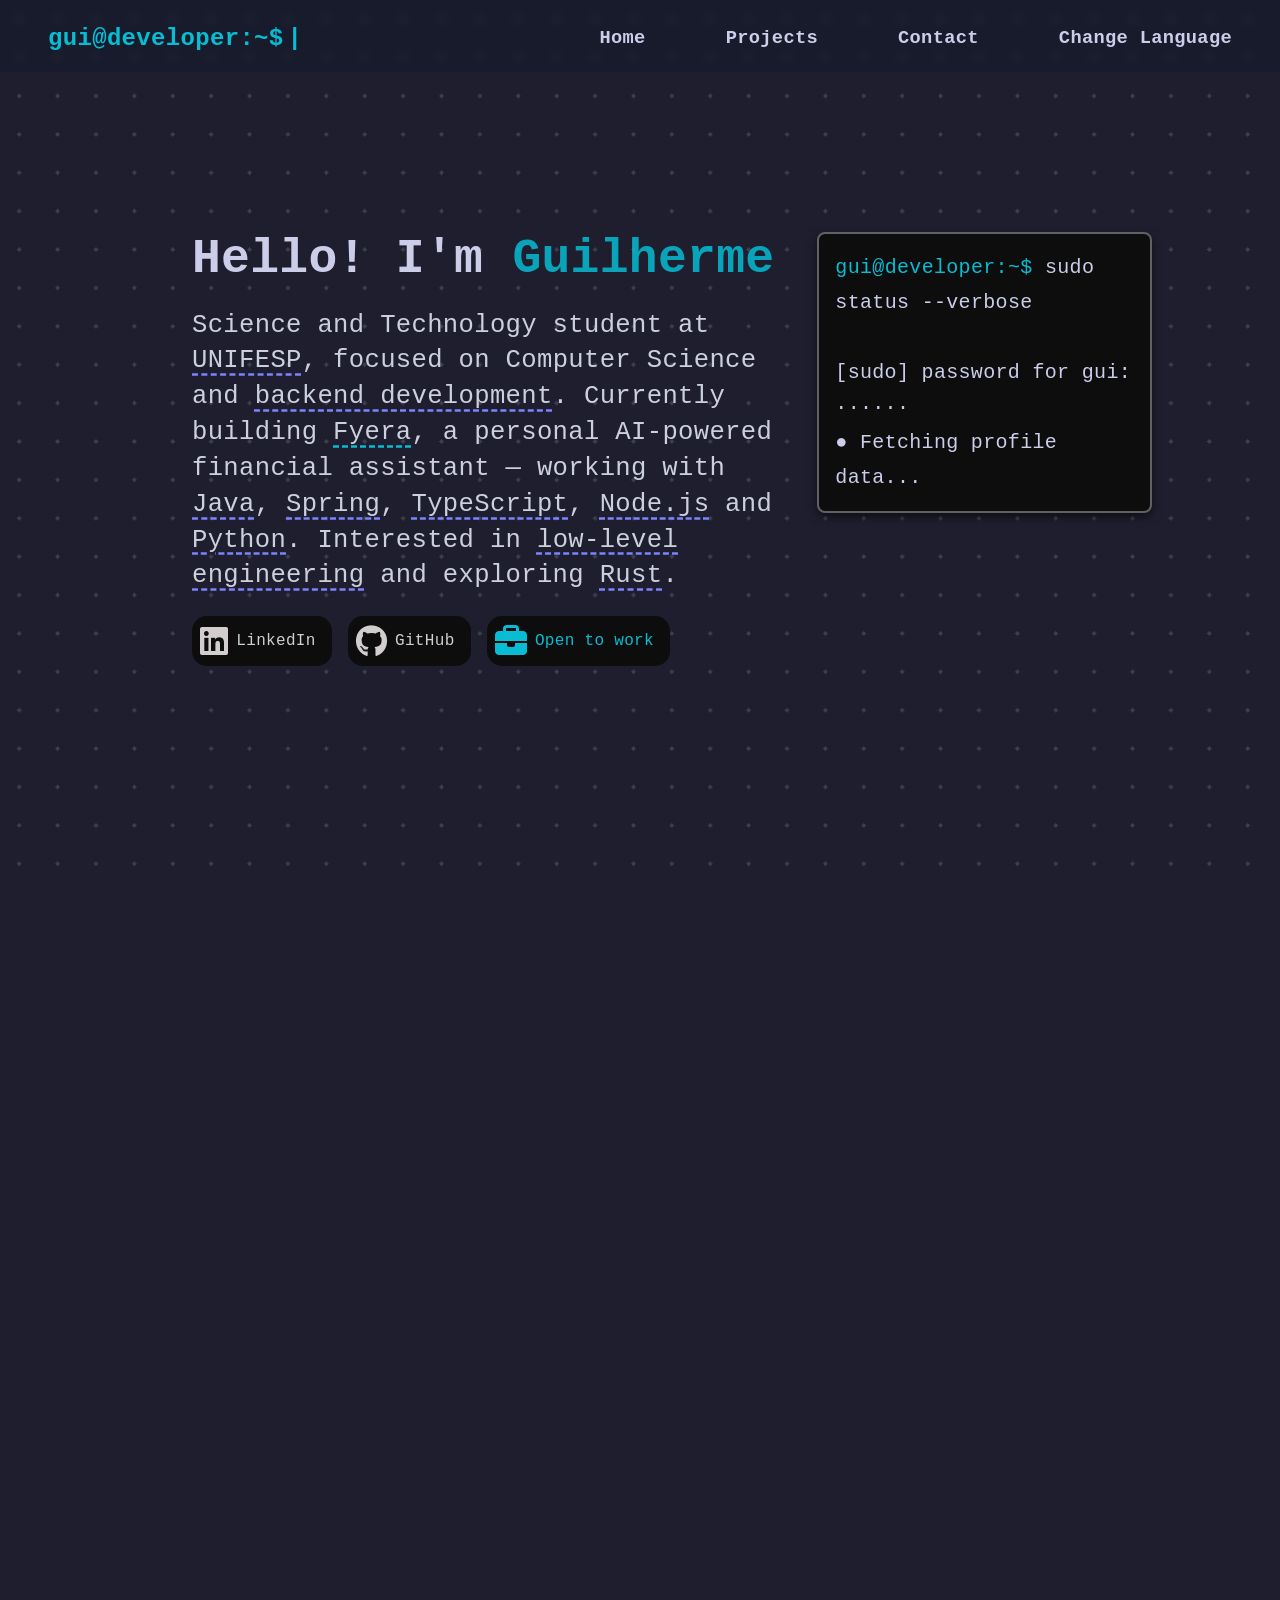
==== index.html @ 74366dea "feat(style): Changed main colors and improved UI" ====
<!DOCTYPE html>
<html lang="en">
    <head>
        <meta charset="UTF-8">
        <meta name="viewport" content="width=device-width, initial-scale=1.0">
        <title>Guilherme Marques</title>
        <link rel="stylesheet" href="styles/style.css">
        <script type="module" src="scripts/i18n.js" defer></script>
        <script src="scripts/terminal.js"></script>
        <script src="scripts/script.js" defer></script>
        <link rel="stylesheet" href="https://cdnjs.cloudflare.com/ajax/libs/font-awesome/6.7.2/css/all.min.css">
    </head>
    <body>
        <header class="header">
            <h2><span class="header__terminal-logo animated-text">gui@developer:~$</span></h2>
            <nav class="header__nav">
                <a href="#hero"><h3 class="header__nav-home">Home</h3></a>
                <a href="#projects"><h3 class="header__nav-projects">Projects</h3></a>
                <h3 class="header__nav-contact">Contact</h3>
                <h3 class="header__nav-change-language">Change Language</h3>
            </nav>
        </header>

        <div class="dots-bg"></div>

        <section id="hero" class="hero">
            <div class="hero__info-container">
                <h1 class="hero__info-container__title">
                    <span class="hero__title-text">Hello! I'm </span>
                    <span class="hero__name">Guilherme</span>
                </h1>
                <h2 class="hero__info-container__subtitle">
                    Science and Technology student at <span>UNIFESP</span> specializing in Computer Science and <span>backend developer</span> 
                    dedicated to <span>high-performance systems</span> and <span>low-level engineering</span>. 
                    Driven by a lifelong curiosity to understand how things work <span>under the hood</span>, 
                    I build efficient, <span>scalable backend architectures</span> from the inside out.
                </h2>
                <div class="hero__info-container__socials">
                    <a href="https://www.linkedin.com/in/gui-r-marques/" target="_blank">
                        <i class="fa-brands fa-linkedin linkedin-icon"></i><p>LinkedIn</p>
                    </a>
                    <a href="https://github.com/Sol-Gui" target="_blank">
                        <i class="fa-brands fa-github github-icon"></i><p>GitHub</p>
                    </a>
                    <a href="#contact-me" class="open-to-work">
                        <i class="fa-solid fa-briefcase"></i><p>Open to work</p>
                    </a>
                </div>
            </div>
            <div class="hero__terminal">
                <terminal-window id="term">
                    <div class="hero__info-card" id="terminal-info-card" style="display: none;">

                         <div class="hero__info-card-profile">
                            <img src="https://avatars.githubusercontent.com/u/177280156?s=400&u=4252e8dae775fe27f349f5d77b13835507336bc9&v=4" class="hero__info-card-avatar">
                                
                         </img>

                            <div class="hero__info-card-identity">
                                <h3 class="hero__info-card-name">
                                    Guilherme Marques
                                </h3>

                                <p class="hero__info-card-role">
                                    Science and Technology @ UNIFESP
                                </p>
                            </div>
                        </div>

                        <div class="hero__info-card-details">

                            <div class="hero__info-card-detail">
                                <i class="fa-solid fa-code"></i>
                                <span>Backend Engineering</span>
                            </div>

                            <div class="hero__info-card-detail">
                                <i class="fa-solid fa-microchip"></i>
                                <span>Low-level Systems</span>
                            </div>

                            <div class="hero__info-card-detail">
                                <i class="fa-solid fa-calendar"></i>
                                <span>2026 — 2028</span>
                            </div>

                        </div>

                        <div class="hero__info-card-stats">

                            <div class="hero__info-card-stat">
                                <span>Elapsed</span>
                                <h4>5 Months 13 Days</h4>
                            </div>

                            <div class="hero__info-card-stat">
                                <span>Remaining</span>
                                <h4>30 Months 17 Days</h4>
                            </div>

                        </div>

                        <p class="hero__info-card-update">
                            Last update: June 23, 2026
                        </p>

                    </div>
                </terminal-window>
                </div>
            </div>
        </section>
        <script defer>
            async function runTerminal() {
                const term = document.getElementById('term').api;

                await term.type('gui@developer:~$ ',      { cls: 'prompt' });
                await term.type('sudo status --verbose', { cls: 'cmd', speed: 55 });
                await term.newline();
                await term.print('[sudo] password for gui: ······', { cls: 'cyan',  delay: 300 });
                await term.print('● Fetching profile data...',        { cls: 'cmd',   delay: 400 });
                await term.print('✔ Connection established',          { cls: 'ok',    delay: 100 });
                await term.print('✔ Status: CS STUDENT @ UNIFESP',   { cls: 'ok',    delay: 100 });
                await term.print('✔ Focus: Backend & Low-level',     { cls: 'ok',    delay: 100 });

                await term.reveal('#terminal-info-card', 300);
            }
            document.addEventListener('DOMContentLoaded', async () => {
                runTerminal();
            });
        </script>
    </body>
</html>
---- styles/style.css ----
html {
  scroll-behavior: smooth;
}


:root {
    --default-background-color: #1e1e2e;
    --default-text-color1: #CBCDE9;
    --default-text-color2: #cccfdc;
    --header-background-color: rgba(15, 23, 42, 0.3);
    --default-text-highlight-color1: #08bcd3;
    --default-text-highlight-color2: #7c83ff;
    --default-highlight-background-color: #0d0d0d;
    --default-icons-color: rgb(210, 206, 206);
}

    
body {
    height: 1000vh;
    width: 100vw;
    color: var(--default-text-color1);
    font-family: 'IBM Plex Mono', monospace;
    background-color: var(--default-background-color);
    letter-spacing: 0.02em;
    margin: 0;
    padding: 0;
    visibility: hidden;
}


a {
    all: unset;
    cursor: pointer;
}

.dots-bg {
    position: fixed;
    top: 0;
    left: 0;
    width: 100vw;
    height: 100vh;
    background-image: radial-gradient(circle, #868994 2px, transparent 2px);
    background-size: 3vw 3vw;
    opacity: 0.3;
    z-index: -1;
}


.header {
    display: flex;
    flex-direction: row;
    justify-content: space-between;
    align-items: center;
    padding: 0.3rem 3rem 0.05rem 3rem;
    background-color: var(--header-background-color);
    font-size: 1rem;
    backdrop-filter: blur(5px);
    z-index: 1000;
    top: 0;
    position: sticky;
}


.header__terminal-logo {
    justify-content: center;
    align-items: center;
    color: var(--default-text-highlight-color1);
    font-weight: 600;
}


.header__terminal-logo::after {
    content: '|';
    margin-left: 0.25rem;
    animation: blink 1.5s step-start infinite;
}


.header__nav {
    display: flex;
    gap: 5rem;
}


.header__nav h3:hover{
    color: var(--default-text-highlight-color2);
    cursor: pointer;
    transition: color 0.5s ease, transform 0.2s ease, opacity 0.3s ease;
}


.hero {
    display: flex;
    width: 100%;
    box-sizing:border-box;
    align-items: flex-start;
    padding: 0 clamp(5rem, 10vw, 10em) 0 clamp(5rem, 15vw, 15rem);
    padding-top: 10rem;
    gap: 5vw;
}


.hero__info-container {
    top: 0;
    display: column;
    justify-content: flex-start;
    height: auto;
}


.hero__info-container__title {
    justify-content: flex-start;
    padding: 0;
    margin: 0;
    font-size: 3rem;
    max-width: clamp(1.5rem, 50vw, 50ch);
}


.hero__name {
    color: var(--default-text-highlight-color1);
    opacity: 0.85;
}


.hero__info-container__subtitle {
    line-height: 1.4;
    font-size: 1.6rem;
    font-weight: 500;
    color: var(--default-text-color2);
    max-width: clamp(1.5rem, 60vw, 60ch);
}


.hero__info-container__subtitle span {
    text-decoration-line: underline;
    text-decoration-style: dashed;
    text-decoration-color: var(--default-text-highlight-color2);
    text-underline-offset: 0.4rem;
    transition: all 0.2s ease;
}

.hero__info-container__subtitle span:hover {
    background-color: var(--default-text-highlight-color2);
    color: #14161c;
}

.hero__info-container__subtitle #fyera-link {
    text-decoration-color: var(--default-text-highlight-color1);
}

.hero__info-container__subtitle #fyera-link:hover {
    background-color: var(--default-text-highlight-color1);
}

.hero__info-container__socials {
    width: auto;
    height: auto;
    display: flex;
    flex-direction: row;
    gap: 1rem;
}

.hero__info-container__socials a:hover p,
.hero__info-container__socials a:hover i {
    color: var(--default-text-highlight-color2);
    cursor: pointer;
    transition: color 0.5s ease, transform 0.2s ease, opacity 0.3s ease;
}


.hero__info-container__socials a {
    width: auto;
    height: auto;
    padding-right: 1rem;
    display: flex;
    justify-content: flex-start;
    align-items: center;
    background-color: #0d0d0d;
    border-radius: 15px;
}


.hero__info-container__socials p {
    color: var(--default-icons-color);
    font-size: 1rem;
    margin-left: 0.5rem;
}


.hero__info-container__socials i {
    margin-left: 0.5rem;
    display: flex;
    justify-content: center;
    align-items: center;
    color: var(--default-icons-color);
    font-size: 2rem;
}

.open-to-work i,
.open-to-work p {
    color: var(--default-text-highlight-color1);
}

.hero__terminal {
    display: flex;
    flex-direction: column;
    width: 30vw;
    align-items: flex-end;
    justify-content: flex-end;
}


.hero__info-card {
    padding: 10;
}


@keyframes blink {
  0%, 100% { opacity: 1; }
  50% { opacity: 0; }
}


@media screen and (max-width: 480px) {
    .header {
        padding: 0.25rem 3rem 0.05rem 1.5rem;
    }
    .hero__info-container__title {
        font-size: clamp(3rem, 6rem, 8vw);
    }

    hero__info-container__subtitle {
        font-size: 1.4rem;
        max-width: clamp(2rem, 90vw, 90ch);
    }
}


@media screen and (max-width: 300px) {
    .hero__info-container__title {
        font-size: 1.75rem
    }

    hero__info-container__subtitle {
        font-size: 1.5rem;
    }
}

/* ── Terminal component ─────────────────────────────────────────────────────── */


terminal-window {
    display: block;
    background: var(--default-highlight-background-color);
    border: 2px solid #5f6163;
    box-shadow: 0px 4px 10px rgba(0, 0, 0, 0.5);
    border-radius: 8px;
    padding: 1rem;
    font-family: 'JetBrains Mono', 'Fira Code', 'Cascadia Code', 'Courier New', monospace;
    font-size: 1.25rem;
    line-height: 1.75;
    color: var(--default-text-color);
    width: 100%;
}

.hero__info-card {
    position: absolute;
    display: flex;
    justify-content: center;
    align-items: center;

    background-color: var(--default-highlight-background-color);
    border-radius: 8px;
    border: 2px solid #5f6163;
    padding: 1rem;

    width: calc(30vw + 2rem);
    height: auto;

    animation: slideInFromRight 0.7s ease-out forwards;
}

@keyframes slideInFromRight {
    from {
        transform: translateX(15%) translateY(-1.5rem);
    }

    to {
        transform: translateX(-2rem) translateY(-1.5rem);
    }
}


.tw-line {
    display: block;
    min-height: 1.75em;
}


.tw-line .prompt { color: var(--default-text-highlight-color1); }
.tw-line .cmd    { color: var(--default-text-color); }
.tw-line .ok     { color: var(--default-text-highlight-color2) }
.tw-cursor {
    display: inline-block;
    width: 8px;
    height: 1em;
    background: var(--default-text-color);
    vertical-align: -0.15em;
    margin-left: 1px;
    animation: blink 0.5s step-end infinite;
}

.hero__info-card-profile {

    display: flex;
    flex-direction: row;

    gap: 1rem;
}

.hero__info-card-avatar {

    width: 5rem;
    height: 5rem;

    border-radius: 50%;

    display: flex;
    justify-content: center;
    align-items: center;
}

.hero__info-card-name {

    margin: 0;

    font-size: 1.5rem;

    color: var(--default-text-color1);
}

.hero__info-card-role {

    margin-top: 0;

    color: var(--default-text-color2);

    opacity: .8;
}

.hero__info-card-details {

    display: flex;
    flex-direction: column;

    gap: 1rem;
}

.hero__info-card-detail {

    display: flex;
    align-items: center;
    justify-content: start;

    gap: 1.25rem;
    padding: 0;
    width: auto;
    height: auto;

    color: var(--default-text-color2);
}

.hero__info-card-detail i {

    margin-left: 0.5rem;
    display: flex;
    justify-content: center;
    align-items: center;

    width: 1.25rem;
    height: 1.25rem;

    color: var(--default-text-highlight-color1);
}

.hero__info-card-stats {

    display: grid;

    grid-template-columns: 1fr 1fr;

    gap: 1rem;
}

.hero__info-card-stat {

    padding: 1rem;

    border-radius: 18px;

    background: rgba(255,255,255,.03);

    border: 1px solid rgba(255,255,255,.05);
}

.hero__info-card-stat span {

    display: block;

    margin-bottom: .5rem;

    font-size: .75rem;

    color: var(--default-text-color2);

    opacity: .7;
}

.hero__info-card-stat h4 {

    margin: 0;

    font-size: 1.25rem;

    color: var(--default-text-highlight-color1);
}
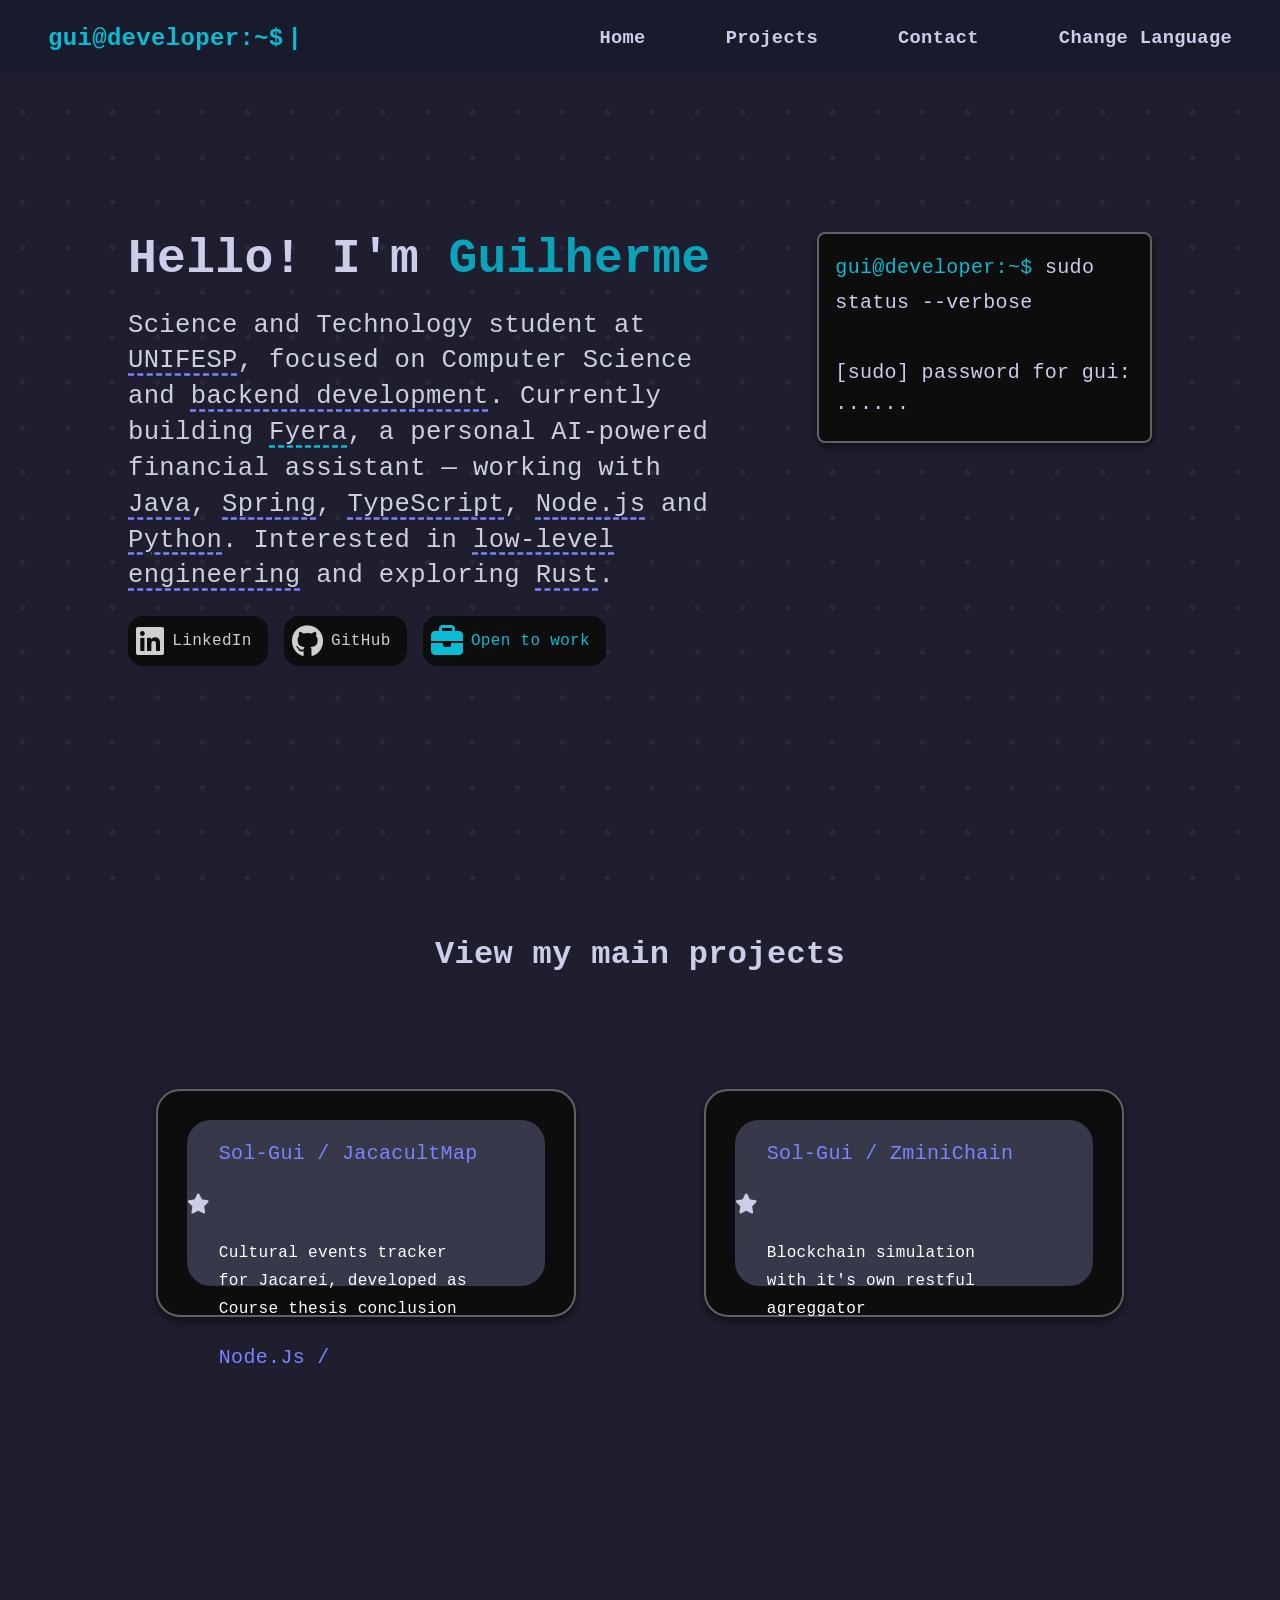
==== commit f64961f3: "section(projects): Started projects structure" ====
--- a/index.html
+++ b/index.html
@@ -109,6 +109,24 @@
                 </div>
             </div>
         </section>
+        <section id="projects" class="projects">
+            <h1>View my main projects</h1>
+            <div class="projects-container">
+                <terminal-window class="projects-terminal">
+                    <div class="projects-interface">
+                        <h2>Sol-Gui / JacacultMap</h2> <i class="fa-solid fa-star"></i>
+                        <h3>Cultural events tracker for Jacareí, developed as Course thesis conclusion</h3>
+                        <h2>Node.Js / </h2>
+                    </div>
+                </terminal-window>
+                <terminal-window class="projects-terminal">
+                    <div class="projects-interface">
+                        <h2>Sol-Gui / ZminiChain </h2> <i class="fa-solid fa-star"></i>
+                        <h3>Blockchain simulation with it's own restful agreggator</h3>
+                    </div>
+                </terminal-window>
+            </div>
+        </section>
         <script defer>
             async function runTerminal() {
                 const term = document.getElementById('term').api;
@@ -128,5 +146,6 @@
                 runTerminal();
             });
         </script>
+
     </body>
 </html>
--- a/styles/style.css
+++ b/styles/style.css
@@ -39,9 +39,9 @@
     left: 0;
     width: 100vw;
     height: 100vh;
-    background-image: radial-gradient(circle, #868994 2px, transparent 2px);
-    background-size: 3vw 3vw;
-    opacity: 0.3;
+    background-image: radial-gradient(circle, #6b6d75 0.15rem, transparent 1px);
+    background-size: 5vh 5vh;
+    opacity: 0.15;
     z-index: -1;
 }
 
@@ -94,9 +94,9 @@
     width: 100%;
     box-sizing:border-box;
     align-items: flex-start;
-    padding: 0 clamp(5rem, 10vw, 10em) 0 clamp(5rem, 15vw, 15rem);
+    padding: 0 clamp(5rem, 10vw, 10em) 0 clamp(5rem, 10vw, 15rem);
     padding-top: 10rem;
-    gap: 5vw;
+    gap: 10vw;
 }
 
 
@@ -424,4 +424,58 @@
     font-size: 1.25rem;
 
     color: var(--default-text-highlight-color1);
+}
+
+.projects {
+    display: flex;
+    align-items: center;
+    justify-self: center;
+    flex-direction: column;
+    margin-top: 10vh;
+}
+
+.projects h1 {
+    margin-top: 20vh;
+    font-size: 2rem;
+}
+
+.projects-container {
+    display: grid;
+    grid-template-columns: repeat(2, 1fr);
+    padding: 0 10vw 0 10vw;
+    gap: 10vw;
+}
+
+
+.projects-terminal {
+    display: flex;
+    justify-content: center;
+    align-items: center;
+    margin-top: 10vh;
+    width: 30vw;
+    height: 15vw;
+    border-radius: 1.5rem;
+}
+
+
+.projects-interface {
+    background-color: #37394b;
+    border-radius: 1.5rem;
+    width: 28vw;
+    height: 13vw;
+}
+
+.projects-interface h2 {
+    margin-left: 2rem;
+    font-size: 1.25rem;
+    font-weight: 400;
+    color: var(--default-text-highlight-color2);
+}
+
+.projects-interface h3 {
+    margin-left: 2rem;
+    font-size: 1rem;
+    max-width: 70%;
+    font-weight: 400;
+    color: #FFFFFF;
 }
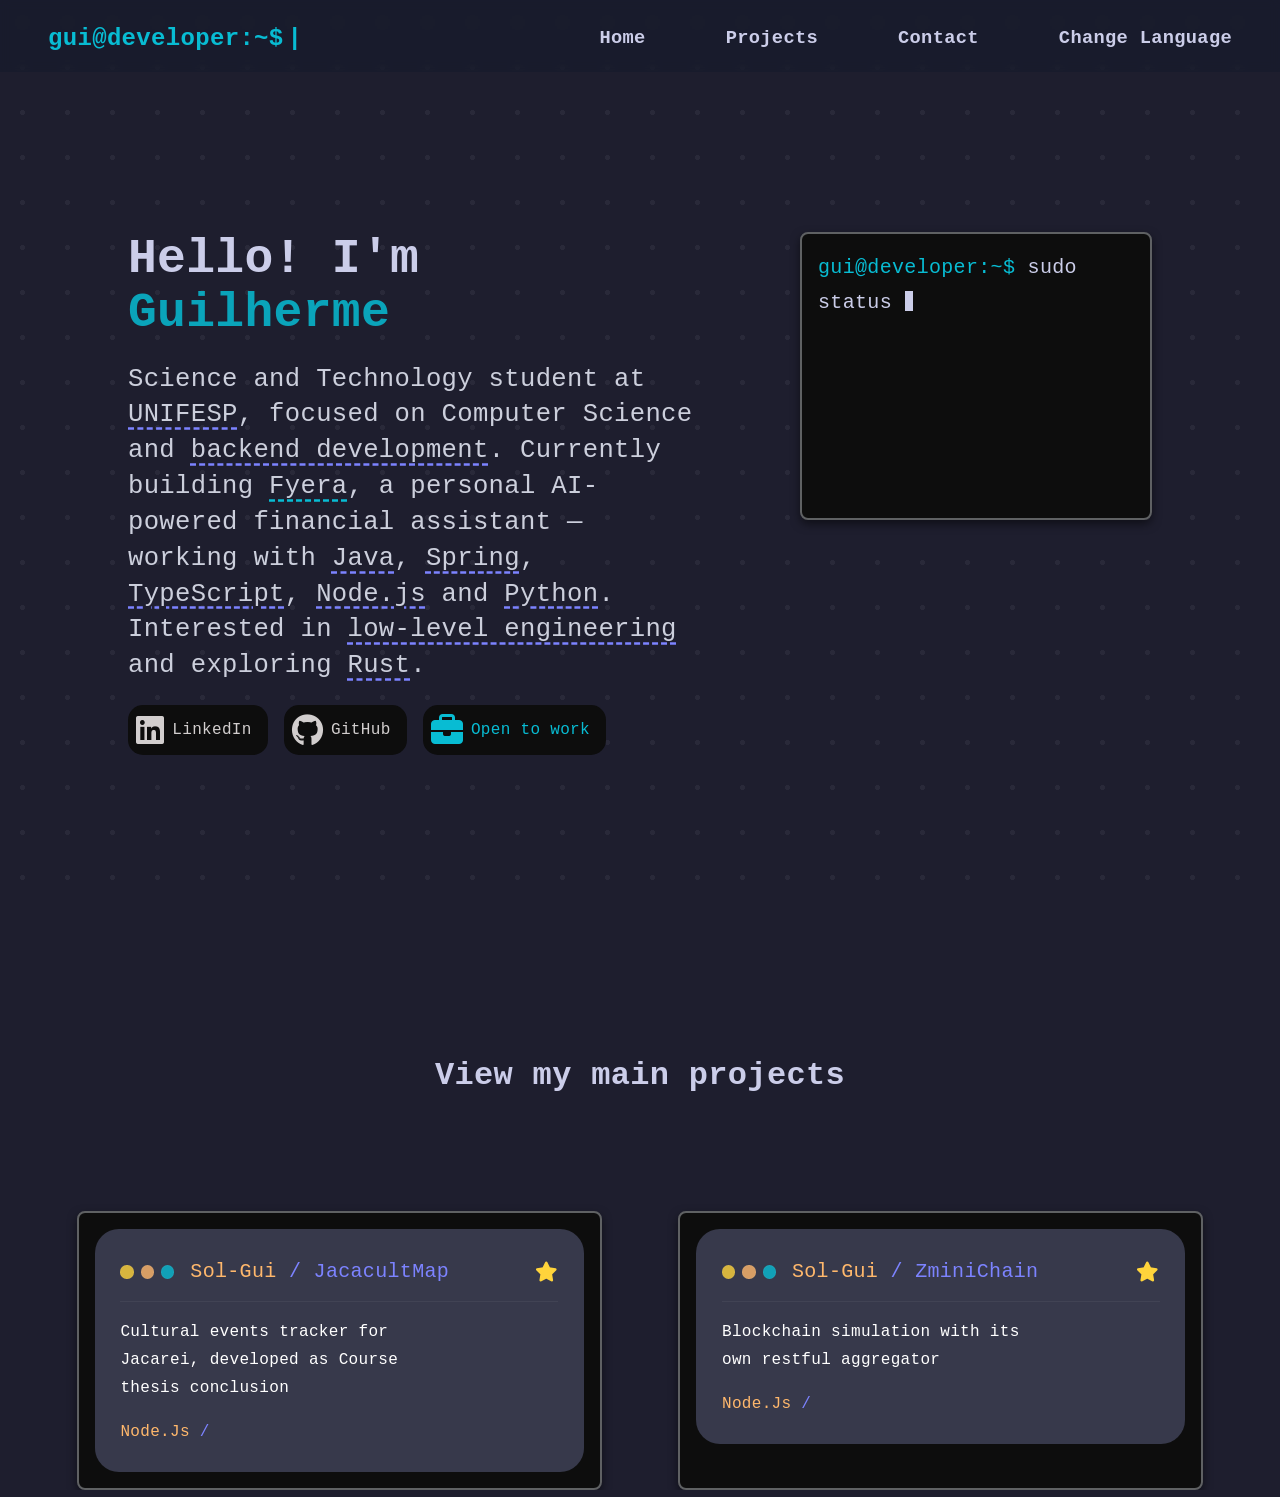
==== commit 56ad4995: "feat(responsivity): Fixed responsivity, styles and html BEM naming pattern" ====
--- a/index.html
+++ b/index.html
@@ -13,6 +13,9 @@
     <body>
         <header class="header">
             <h2><span class="header__terminal-logo animated-text">gui@developer:~$</span></h2>
+            <button class="header__nav-toggle" type="button" aria-label="Open navigation" aria-expanded="false">
+                <i class="fa-solid fa-bars"></i>
+            </button>
             <nav class="header__nav">
                 <a href="#hero"><h3 class="header__nav-home">Home</h3></a>
                 <a href="#projects"><h3 class="header__nav-projects">Projects</h3></a>
@@ -26,15 +29,10 @@
         <section id="hero" class="hero">
             <div class="hero__info-container">
                 <h1 class="hero__info-container__title">
-                    <span class="hero__title-text">Hello! I'm </span>
-                    <span class="hero__name">Guilherme</span>
+                    <span class="hero__title-text"></span>
+                    <span class="hero__name"></span>
                 </h1>
-                <h2 class="hero__info-container__subtitle">
-                    Science and Technology student at <span>UNIFESP</span> specializing in Computer Science and <span>backend developer</span> 
-                    dedicated to <span>high-performance systems</span> and <span>low-level engineering</span>. 
-                    Driven by a lifelong curiosity to understand how things work <span>under the hood</span>, 
-                    I build efficient, <span>scalable backend architectures</span> from the inside out.
-                </h2>
+                <h2 class="hero__info-container__subtitle"></h2>
                 <div class="hero__info-container__socials">
                     <a href="https://www.linkedin.com/in/gui-r-marques/" target="_blank">
                         <i class="fa-brands fa-linkedin linkedin-icon"></i><p>LinkedIn</p>
@@ -43,7 +41,7 @@
                         <i class="fa-brands fa-github github-icon"></i><p>GitHub</p>
                     </a>
                     <a href="#contact-me" class="open-to-work">
-                        <i class="fa-solid fa-briefcase"></i><p>Open to work</p>
+                        <i class="fa-solid fa-briefcase"></i><p class="hero__social-open-to-work"></p>
                     </a>
                 </div>
             </div>
@@ -52,17 +50,13 @@
                     <div class="hero__info-card" id="terminal-info-card" style="display: none;">
 
                          <div class="hero__info-card-profile">
-                            <img src="https://avatars.githubusercontent.com/u/177280156?s=400&u=4252e8dae775fe27f349f5d77b13835507336bc9&v=4" class="hero__info-card-avatar">
-                                
-                         </img>
+                            <img src="https://avatars.githubusercontent.com/u/177280156?s=400&u=4252e8dae775fe27f349f5d77b13835507336bc9&v=4" class="hero__info-card-avatar" alt="Guilherme Marques">
 
                             <div class="hero__info-card-identity">
                                 <h3 class="hero__info-card-name">
-                                    Guilherme Marques
                                 </h3>
 
                                 <p class="hero__info-card-role">
-                                    Science and Technology @ UNIFESP
                                 </p>
                             </div>
                         </div>
@@ -71,17 +65,17 @@
 
                             <div class="hero__info-card-detail">
                                 <i class="fa-solid fa-code"></i>
-                                <span>Backend Engineering</span>
+                                <span class="hero__info-card-detail-backend"></span>
                             </div>
 
                             <div class="hero__info-card-detail">
                                 <i class="fa-solid fa-microchip"></i>
-                                <span>Low-level Systems</span>
+                                <span class="hero__info-card-detail-systems"></span>
                             </div>
 
                             <div class="hero__info-card-detail">
                                 <i class="fa-solid fa-calendar"></i>
-                                <span>2026 — 2028</span>
+                                <span class="hero__info-card-detail-period"></span>
                             </div>
 
                         </div>
@@ -89,40 +83,55 @@
                         <div class="hero__info-card-stats">
 
                             <div class="hero__info-card-stat">
-                                <span>Elapsed</span>
-                                <h4>5 Months 13 Days</h4>
+                                <span class="hero__info-card-stat-elapsed-label"></span>
+                                <h4 class="hero__info-card-stat-elapsed-value"></h4>
                             </div>
 
                             <div class="hero__info-card-stat">
-                                <span>Remaining</span>
-                                <h4>30 Months 17 Days</h4>
+                                <span class="hero__info-card-stat-remaining-label"></span>
+                                <h4 class="hero__info-card-stat-remaining-value"></h4>
                             </div>
 
                         </div>
 
                         <p class="hero__info-card-update">
-                            Last update: June 23, 2026
                         </p>
 
                     </div>
                 </terminal-window>
-                </div>
             </div>
         </section>
         <section id="projects" class="projects">
-            <h1>View my main projects</h1>
+            <h1 class="projects__title"></h1>
             <div class="projects-container">
                 <terminal-window class="projects-terminal">
                     <div class="projects-interface">
-                        <h2>Sol-Gui / JacacultMap</h2> <i class="fa-solid fa-star"></i>
-                        <h3>Cultural events tracker for Jacareí, developed as Course thesis conclusion</h3>
-                        <h2>Node.Js / </h2>
+                        <div class="projects-interface__header">
+                            <div class="projects-interface__window-icons" aria-hidden="true">
+                                <span></span>
+                                <span></span>
+                                <span></span>
+                            </div>
+                            <h2 class="projects-interface__title-jacacultmap"></h2>
+                            <i class="fa-solid fa-star" aria-hidden="true"></i>
+                        </div>
+                        <h3 class="projects-interface__description-jacacultmap"></h3>
+                        <p class="projects-interface__stack projects-interface__stack-jacacultmap"></p>
                     </div>
                 </terminal-window>
                 <terminal-window class="projects-terminal">
                     <div class="projects-interface">
-                        <h2>Sol-Gui / ZminiChain </h2> <i class="fa-solid fa-star"></i>
-                        <h3>Blockchain simulation with it's own restful agreggator</h3>
+                        <div class="projects-interface__header">
+                            <div class="projects-interface__window-icons" aria-hidden="true">
+                                <span></span>
+                                <span></span>
+                                <span></span>
+                            </div>
+                            <h2 class="projects-interface__title-zminichain"></h2>
+                            <i class="fa-solid fa-star" aria-hidden="true"></i>
+                        </div>
+                        <h3 class="projects-interface__description-zminichain"></h3>
+                        <p class="projects-interface__stack projects-interface__stack-zminichain"></p>
                     </div>
                 </terminal-window>
             </div>
@@ -148,4 +157,4 @@
         </script>
 
     </body>
-</html>+</html>
--- a/styles/style.css
+++ b/styles/style.css
@@ -12,12 +12,26 @@
     --default-text-highlight-color2: #7c83ff;
     --default-highlight-background-color: #0d0d0d;
     --default-icons-color: rgb(210, 206, 206);
+    --default-terminal-border-color: #5f6163;
+    --default-subtle-surface-color: rgba(255,255,255,.03);
+    --default-subtle-border-color: rgba(255,255,255,.05);
+    --project-interface-background-color: #37394b;
+    --project-interface-text-color: #FFFFFF;
+    --project-star-color: #ffd43b;
+    --project-accent-orange-color: #ffb86c;
+    --font-size-sm: 0.75rem;
+    --font-size-md: 1rem;
+    --font-size-lg: 1.25rem;
+    --font-size-2xl: 1.6rem;
+    --font-size-3xl: 2rem;
+    --font-size-4xl: 3rem;
 }
 
     
 body {
-    height: 1000vh;
-    width: 100vw;
+    min-height: 140vh;
+    width: 100%;
+    overflow-x: hidden;
     color: var(--default-text-color1);
     font-family: 'IBM Plex Mono', monospace;
     background-color: var(--default-background-color);
@@ -51,19 +65,22 @@
     flex-direction: row;
     justify-content: space-between;
     align-items: center;
+    gap: 2rem;
     padding: 0.3rem 3rem 0.05rem 3rem;
     background-color: var(--header-background-color);
-    font-size: 1rem;
+    font-size: var(--font-size-md);
     backdrop-filter: blur(5px);
     z-index: 1000;
     top: 0;
     position: sticky;
 }
 
+.header h2 {
+    flex: 0 0 auto;
+}
+
 
 .header__terminal-logo {
-    justify-content: center;
-    align-items: center;
     color: var(--default-text-highlight-color1);
     font-weight: 600;
 }
@@ -79,6 +96,22 @@
 .header__nav {
     display: flex;
     gap: 5rem;
+    align-items: center;
+    justify-content: flex-end;
+}
+
+.header__nav-toggle {
+    display: none;
+    align-items: center;
+    justify-content: center;
+    width: 2.5rem;
+    height: 2.5rem;
+    border: 1px solid var(--default-subtle-border-color);
+    border-radius: 8px;
+    background-color: var(--default-highlight-background-color);
+    color: var(--default-icons-color);
+    cursor: pointer;
+    font-size: 1.2rem;
 }
 
 
@@ -90,30 +123,31 @@
 
 
 .hero {
-    display: flex;
+    display: grid;
+    grid-template-columns: minmax(0, 1.25fr) minmax(22rem, 0.75fr);
     width: 100%;
     box-sizing:border-box;
     align-items: flex-start;
     padding: 0 clamp(5rem, 10vw, 10em) 0 clamp(5rem, 10vw, 15rem);
     padding-top: 10rem;
-    gap: 10vw;
+    padding-bottom: 2rem;
+    gap: clamp(3rem, 8vw, 10vw);
 }
 
 
 .hero__info-container {
-    top: 0;
-    display: column;
+    display: flex;
+    flex-direction: column;
     justify-content: flex-start;
-    height: auto;
+    min-width: 0;
 }
 
 
 .hero__info-container__title {
-    justify-content: flex-start;
     padding: 0;
     margin: 0;
-    font-size: 3rem;
-    max-width: clamp(1.5rem, 50vw, 50ch);
+    font-size: var(--font-size-4xl);
+    max-width: 100%;
 }
 
 
@@ -125,10 +159,10 @@
 
 .hero__info-container__subtitle {
     line-height: 1.4;
-    font-size: 1.6rem;
+    font-size: var(--font-size-2xl);
     font-weight: 500;
     color: var(--default-text-color2);
-    max-width: clamp(1.5rem, 60vw, 60ch);
+    max-width: 60ch;
 }
 
 
@@ -154,8 +188,6 @@
 }
 
 .hero__info-container__socials {
-    width: auto;
-    height: auto;
     display: flex;
     flex-direction: row;
     gap: 1rem;
@@ -170,8 +202,6 @@
 
 
 .hero__info-container__socials a {
-    width: auto;
-    height: auto;
     padding-right: 1rem;
     display: flex;
     justify-content: flex-start;
@@ -183,7 +213,7 @@
 
 .hero__info-container__socials p {
     color: var(--default-icons-color);
-    font-size: 1rem;
+    font-size: var(--font-size-md);
     margin-left: 0.5rem;
 }
 
@@ -194,7 +224,7 @@
     justify-content: center;
     align-items: center;
     color: var(--default-icons-color);
-    font-size: 2rem;
+    font-size: var(--font-size-3xl);
 }
 
 .open-to-work i,
@@ -205,14 +235,11 @@
 .hero__terminal {
     display: flex;
     flex-direction: column;
-    width: 30vw;
-    align-items: flex-end;
-    justify-content: flex-end;
-}
-
-
-.hero__info-card {
-    padding: 10;
+    width: 100%;
+    max-width: 34rem;
+    min-width: 0;
+    align-items: stretch;
+    justify-self: end;
 }
 
 
@@ -222,72 +249,70 @@
 }
 
 
-@media screen and (max-width: 480px) {
-    .header {
-        padding: 0.25rem 3rem 0.05rem 1.5rem;
-    }
-    .hero__info-container__title {
-        font-size: clamp(3rem, 6rem, 8vw);
-    }
-
-    hero__info-container__subtitle {
-        font-size: 1.4rem;
-        max-width: clamp(2rem, 90vw, 90ch);
-    }
-}
-
-
-@media screen and (max-width: 300px) {
-    .hero__info-container__title {
-        font-size: 1.75rem
-    }
-
-    hero__info-container__subtitle {
-        font-size: 1.5rem;
-    }
-}
-
 /* ── Terminal component ─────────────────────────────────────────────────────── */
 
 
 terminal-window {
+    position: relative;
     display: block;
     background: var(--default-highlight-background-color);
-    border: 2px solid #5f6163;
+    border: 2px solid var(--default-terminal-border-color);
     box-shadow: 0px 4px 10px rgba(0, 0, 0, 0.5);
     border-radius: 8px;
     padding: 1rem;
     font-family: 'JetBrains Mono', 'Fira Code', 'Cascadia Code', 'Courier New', monospace;
-    font-size: 1.25rem;
+    font-size: var(--font-size-lg);
     line-height: 1.75;
-    color: var(--default-text-color);
+    color: var(--default-text-color1);
     width: 100%;
+    max-width: 100%;
+    box-sizing: border-box;
+}
+
+.hero__terminal #term {
+    aspect-ratio: 1.55 / 1;
+    width: min(100%, 30rem);
+    min-height: clamp(15rem, 24vw, 18rem);
 }
 
 .hero__info-card {
     position: absolute;
-    display: flex;
-    justify-content: center;
-    align-items: center;
+    top: -0.25rem;
+    left: -1rem;
+    display: flex;
+    flex-direction: column;
+    justify-content: flex-start;
+    align-items: stretch;
+    gap: 0.9rem;
 
     background-color: var(--default-highlight-background-color);
     border-radius: 8px;
-    border: 2px solid #5f6163;
-    padding: 1rem;
-
-    width: calc(30vw + 2rem);
-    height: auto;
+    border: 2px solid var(--default-terminal-border-color);
+    padding: 1.1rem 0.9rem 0.9rem;
+
+    width: clamp(24rem, 42vw, 38rem);
+    max-width: none;
+    min-height: clamp(22rem, 34vw, 29rem);
+    box-sizing: border-box;
+    z-index: 2;
+    overflow: visible;
 
     animation: slideInFromRight 0.7s ease-out forwards;
+}
+
+.hero__info-card[style*="display: block"] {
+    display: flex !important;
 }
 
 @keyframes slideInFromRight {
     from {
-        transform: translateX(15%) translateY(-1.5rem);
+        transform: translateX(1rem);
+        opacity: 0;
     }
 
     to {
-        transform: translateX(-2rem) translateY(-1.5rem);
+        transform: translateX(0);
+        opacity: 1;
     }
 }
 
@@ -299,13 +324,13 @@
 
 
 .tw-line .prompt { color: var(--default-text-highlight-color1); }
-.tw-line .cmd    { color: var(--default-text-color); }
+.tw-line .cmd    { color: var(--default-text-color1); }
 .tw-line .ok     { color: var(--default-text-highlight-color2) }
 .tw-cursor {
     display: inline-block;
     width: 8px;
     height: 1em;
-    background: var(--default-text-color);
+    background: var(--default-text-color1);
     vertical-align: -0.15em;
     margin-left: 1px;
     animation: blink 0.5s step-end infinite;
@@ -315,6 +340,7 @@
 
     display: flex;
     flex-direction: row;
+    align-items: center;
 
     gap: 1rem;
 }
@@ -335,7 +361,7 @@
 
     margin: 0;
 
-    font-size: 1.5rem;
+    font-size: clamp(1.25rem, 2vw, 1.7rem);
 
     color: var(--default-text-color1);
 }
@@ -347,6 +373,8 @@
     color: var(--default-text-color2);
 
     opacity: .8;
+
+    font-size: clamp(0.85rem, 1.2vw, 1.1rem);
 }
 
 .hero__info-card-details {
@@ -365,10 +393,10 @@
 
     gap: 1.25rem;
     padding: 0;
-    width: auto;
-    height: auto;
 
     color: var(--default-text-color2);
+
+    font-size: clamp(0.85rem, 1.2vw, 1.1rem);
 }
 
 .hero__info-card-detail i {
@@ -399,9 +427,9 @@
 
     border-radius: 18px;
 
-    background: rgba(255,255,255,.03);
-
-    border: 1px solid rgba(255,255,255,.05);
+    background: var(--default-subtle-surface-color);
+
+    border: 1px solid var(--default-subtle-border-color);
 }
 
 .hero__info-card-stat span {
@@ -410,7 +438,7 @@
 
     margin-bottom: .5rem;
 
-    font-size: .75rem;
+    font-size: var(--font-size-sm);
 
     color: var(--default-text-color2);
 
@@ -421,61 +449,304 @@
 
     margin: 0;
 
-    font-size: 1.25rem;
+    font-size: clamp(1rem, 1.5vw, 1.25rem);
 
     color: var(--default-text-highlight-color1);
 }
 
+.hero__info-card-update {
+    font-size: clamp(0.85rem, 1.2vw, 1.1rem);
+}
+
 .projects {
     display: flex;
     align-items: center;
-    justify-self: center;
     flex-direction: column;
     margin-top: 10vh;
+    width: 100%;
+    box-sizing: border-box;
+    padding: 0 clamp(1rem, 6vw, 10rem);
 }
 
 .projects h1 {
     margin-top: 20vh;
-    font-size: 2rem;
+    text-align: center;
+    font-size: var(--font-size-3xl);
 }
 
 .projects-container {
     display: grid;
-    grid-template-columns: repeat(2, 1fr);
-    padding: 0 10vw 0 10vw;
-    gap: 10vw;
+    grid-template-columns: repeat(2, minmax(0, 1fr));
+    width: 100%;
+    max-width: 80rem;
+    gap: clamp(2rem, 6vw, 10vw);
 }
 
 
 .projects-terminal {
-    display: flex;
-    justify-content: center;
-    align-items: center;
     margin-top: 10vh;
-    width: 30vw;
-    height: 15vw;
+    width: 100%;
+    min-height: clamp(14rem, 18vw, 18rem);
+    box-sizing: border-box;
+}
+
+
+.projects-interface {
+    display: flex;
+    flex-direction: column;
+    justify-content: space-between;
+    gap: 1rem;
+    background-color: var(--project-interface-background-color);
     border-radius: 1.5rem;
-}
-
-
-.projects-interface {
-    background-color: #37394b;
-    border-radius: 1.5rem;
-    width: 28vw;
-    height: 13vw;
+    width: 100%;
+    min-height: clamp(12rem, 15vw, 15rem);
+    box-sizing: border-box;
+    padding: clamp(1rem, 2vw, 2rem);
+}
+
+.projects-interface__header {
+    display: grid;
+    grid-template-columns: auto minmax(0, 1fr) auto;
+    align-items: center;
+    gap: 1rem;
+    padding-bottom: 0.75rem;
+    border-bottom: 1px solid var(--default-subtle-border-color);
+}
+
+.projects-interface__window-icons {
+    display: flex;
+    align-items: center;
+    gap: 0.45rem;
+}
+
+.projects-interface__window-icons span {
+    display: block;
+    width: 0.7rem;
+    height: 0.7rem;
+    border-radius: 50%;
+    border: 1px solid var(--default-subtle-border-color);
+    background-color: var(--default-icons-color);
+    opacity: 0.8;
+}
+
+.projects-interface__window-icons span:first-child {
+    background-color: var(--project-star-color);
+}
+
+.projects-interface__window-icons span:nth-child(2) {
+    background-color: var(--project-accent-orange-color);
+}
+
+.projects-interface__window-icons span:last-child {
+    background-color: var(--default-text-highlight-color1);
 }
 
 .projects-interface h2 {
-    margin-left: 2rem;
-    font-size: 1.25rem;
+    margin: 0;
+    font-size: var(--font-size-lg);
     font-weight: 400;
     color: var(--default-text-highlight-color2);
 }
 
+.projects-interface__owner {
+    color: var(--project-accent-orange-color);
+}
+
+.projects-interface i {
+    color: var(--project-star-color);
+    flex: 0 0 auto;
+}
+
 .projects-interface h3 {
-    margin-left: 2rem;
-    font-size: 1rem;
+    margin: 0;
+    font-size: var(--font-size-md);
     max-width: 70%;
     font-weight: 400;
-    color: #FFFFFF;
-}+    color: var(--project-interface-text-color);
+}
+
+.projects-interface__stack {
+    margin: 0;
+    font-size: var(--font-size-md);
+    font-weight: 400;
+    color: var(--default-text-highlight-color2);
+}
+
+.projects-interface__stack span {
+    color: var(--project-accent-orange-color);
+}
+
+@media screen and (max-width: 900px) {
+    .header {
+        gap: 1.5rem;
+    }
+
+    .header__nav {
+        gap: 2rem;
+    }
+
+    .hero {
+        grid-template-columns: 1fr;
+        padding: 8rem clamp(1.5rem, 6vw, 5rem) 0;
+        padding-bottom: clamp(15rem, 28vw, 20rem);
+    }
+
+    .hero__info-container__subtitle {
+        max-width: 100%;
+    }
+
+    .hero__terminal {
+        width: 100%;
+        max-width: 42rem;
+        align-items: stretch;
+        justify-self: start;
+    }
+
+    .projects-container {
+        grid-template-columns: 1fr;
+        max-width: 42rem;
+    }
+
+    .projects-terminal {
+        margin-top: 4rem;
+    }
+}
+
+@media screen and (max-width: 760px) {
+    .header {
+        align-items: center;
+        padding: 0.25rem 1.5rem;
+        flex-wrap: wrap;
+    }
+
+    .header__nav-toggle {
+        display: flex;
+        margin-left: auto;
+    }
+
+    .header__nav {
+        display: none;
+        flex-direction: column;
+        align-items: flex-start;
+        width: 100%;
+        gap: 0.25rem;
+        font-size: 0.85rem;
+        padding-bottom: 0.75rem;
+    }
+
+    .header__nav.is-open {
+        display: flex;
+    }
+
+    .header__nav h3 {
+        margin: 0.35rem 0;
+    }
+
+    .hero {
+        padding-top: 5rem;
+        padding-bottom: clamp(18rem, 54vw, 24rem);
+    }
+
+    .hero__info-container__title {
+        font-size: 2.35rem;
+    }
+
+    .hero__info-container__subtitle {
+        font-size: var(--font-size-lg);
+    }
+
+    .hero__info-container__socials {
+        flex-wrap: wrap;
+    }
+
+    terminal-window {
+        font-size: var(--font-size-md);
+    }
+
+    .hero__terminal #term {
+        aspect-ratio: 1.35 / 1;
+        width: min(100%, 28rem);
+        min-height: clamp(14rem, 54vw, 18rem);
+    }
+
+    .hero__info-card {
+        left: -0.5rem;
+        width: calc(100vw - 2rem);
+        min-height: clamp(22rem, 72vw, 28rem);
+    }
+
+    .hero__info-card-profile {
+        align-items: flex-start;
+    }
+
+    .hero__info-card-avatar {
+        width: 4rem;
+        height: 4rem;
+    }
+
+    .hero__info-card-stats {
+        grid-template-columns: 1fr;
+    }
+
+    .projects h1 {
+        margin-top: 12vh;
+        font-size: 1.75rem;
+    }
+
+    .projects-interface h3 {
+        max-width: 100%;
+    }
+}
+
+@media screen and (max-width: 360px) {
+    .header {
+        padding-inline: 1rem;
+    }
+
+    .hero {
+        padding-inline: 1rem;
+        padding-bottom: 22rem;
+    }
+
+    .hero__info-container__title {
+        font-size: 1.9rem;
+    }
+
+    .hero__info-container__subtitle {
+        font-size: 1.05rem;
+    }
+
+    .hero__terminal #term {
+        aspect-ratio: 1.18 / 1;
+        min-height: 16rem;
+    }
+
+    .hero__info-card {
+        left: 0;
+        width: calc(100vw - 2rem);
+        min-height: 27rem;
+        padding: 1rem 0.8rem;
+        gap: 0.75rem;
+    }
+
+    .hero__info-container__socials a {
+        width: 100%;
+    }
+
+    .hero__info-card-profile {
+        flex-direction: column;
+    }
+
+    .projects-interface__header {
+        align-items: flex-start;
+        grid-template-columns: minmax(0, 1fr) auto;
+    }
+
+    .projects-interface__window-icons {
+        grid-column: 1 / -1;
+    }
+
+    .projects-interface h2 {
+        font-size: 1.1rem;
+    }
+}
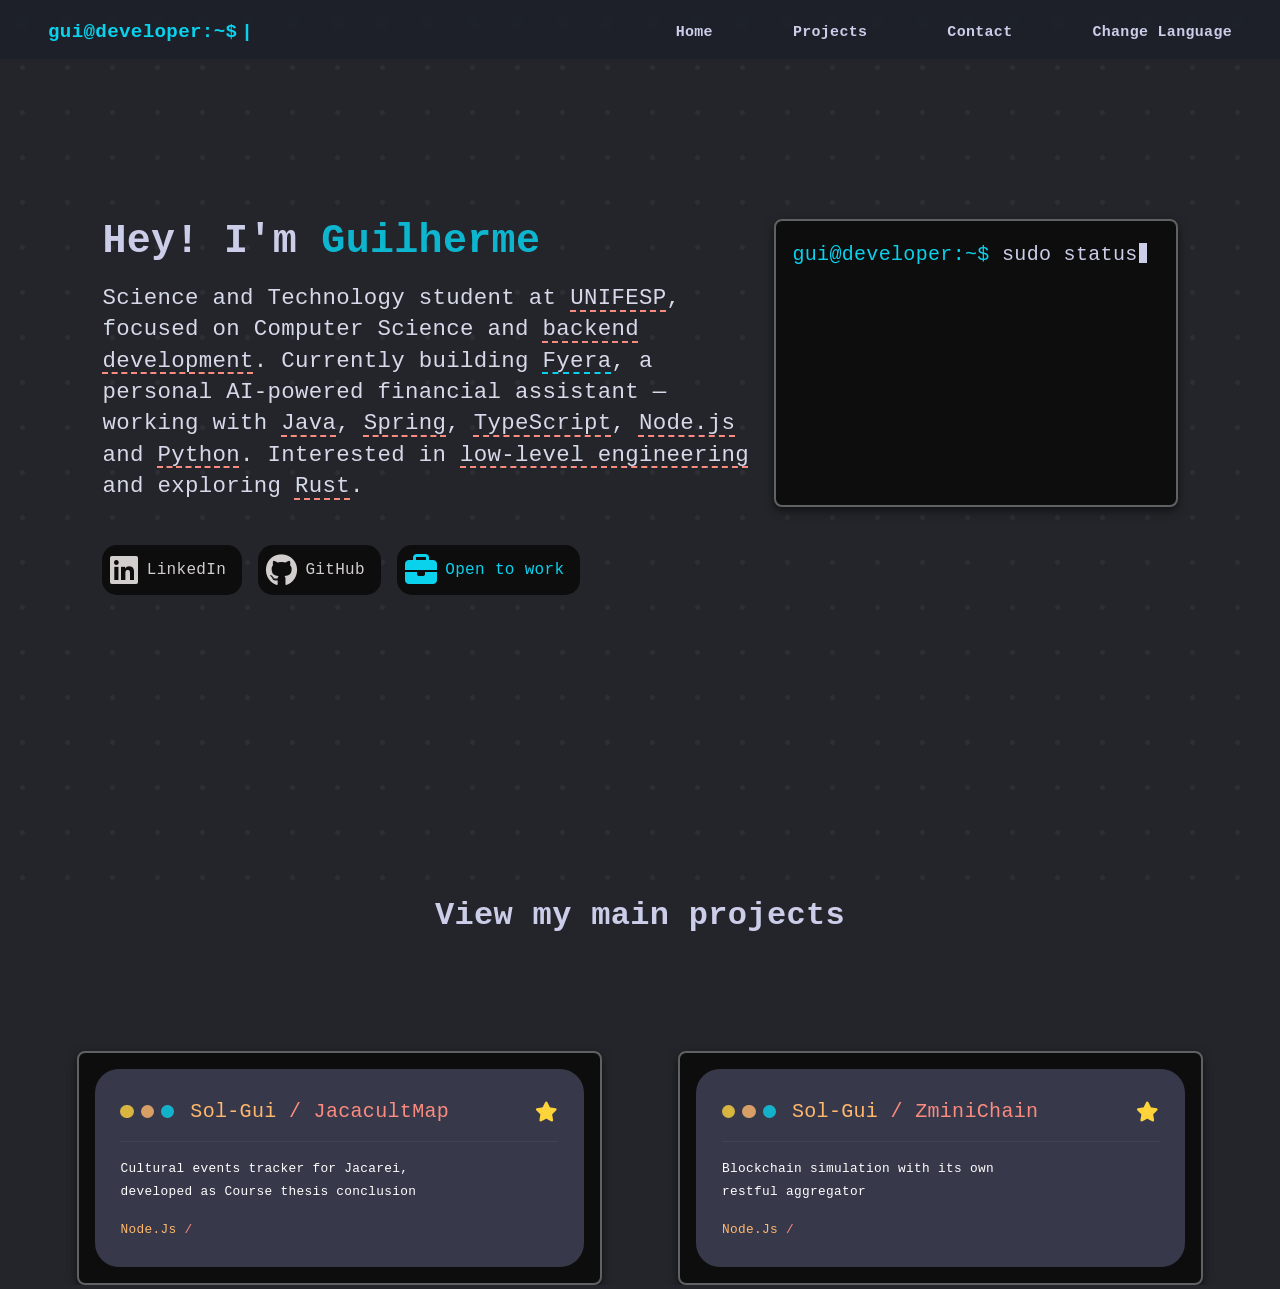
==== commit d7ce9478: "feat(responsivity): Fixed hero responsivity on phones, changed font-sizes" ====
--- a/index.html
+++ b/index.html
@@ -25,7 +25,7 @@
         </header>
 
         <div class="dots-bg"></div>
-
+        
         <section id="hero" class="hero">
             <div class="hero__info-container">
                 <h1 class="hero__info-container__title">
@@ -146,8 +146,8 @@
                 await term.print('[sudo] password for gui: ······', { cls: 'cyan',  delay: 300 });
                 await term.print('● Fetching profile data...',        { cls: 'cmd',   delay: 400 });
                 await term.print('✔ Connection established',          { cls: 'ok',    delay: 100 });
-                await term.print('✔ Status: CS STUDENT @ UNIFESP',   { cls: 'ok',    delay: 100 });
-                await term.print('✔ Focus: Backend & Low-level',     { cls: 'ok',    delay: 100 });
+                await term.print('✔ Status: S&T STUDENT @ UNIFESP',   { cls: 'ok',    delay: 100 });
+                await term.print('✔ Focus: Computer Science',     { cls: 'ok',    delay: 100 });
 
                 await term.reveal('#terminal-info-card', 300);
             }
--- a/styles/style.css
+++ b/styles/style.css
@@ -4,27 +4,40 @@
 
 
 :root {
-    --default-background-color: #1e1e2e;
+    --default-background-color: #24252a;
     --default-text-color1: #CBCDE9;
-    --default-text-color2: #cccfdc;
+    --default-text-color2: #d5d9e9;
     --header-background-color: rgba(15, 23, 42, 0.3);
-    --default-text-highlight-color1: #08bcd3;
-    --default-text-highlight-color2: #7c83ff;
+    --default-text-highlight-color1: #0ad1ec;
+    --default-text-highlight-color2: #fb8b7f;
     --default-highlight-background-color: #0d0d0d;
     --default-icons-color: rgb(210, 206, 206);
     --default-terminal-border-color: #5f6163;
-    --default-subtle-surface-color: rgba(255,255,255,.03);
+    --default-subtle-surface-color: rgba(152, 148, 148, 0.125);
     --default-subtle-border-color: rgba(255,255,255,.05);
     --project-interface-background-color: #37394b;
     --project-interface-text-color: #FFFFFF;
     --project-star-color: #ffd43b;
     --project-accent-orange-color: #ffb86c;
     --font-size-sm: 0.75rem;
-    --font-size-md: 1rem;
+    --font-size-md: 0.8rem;
+    --font-size-base: 1rem;
     --font-size-lg: 1.25rem;
-    --font-size-2xl: 1.6rem;
+    --font-size-2xl: 1.4rem;
     --font-size-3xl: 2rem;
-    --font-size-4xl: 3rem;
+    --font-size-4xl: 2.5rem;
+}
+
+::selection {
+    background: var(--default-text-highlight-color2);
+    color: #0a0c0f;
+    text-shadow: none;
+}
+
+::-moz-selection {
+    background: var(--default-text-highlight-color2);
+    color: #0a0c0f;
+    text-shadow: none;
 }
 
     
@@ -53,7 +66,7 @@
     left: 0;
     width: 100vw;
     height: 100vh;
-    background-image: radial-gradient(circle, #6b6d75 0.15rem, transparent 1px);
+    background-image: radial-gradient(circle, rgba(107, 109, 117, 0.849).15rem, transparent 1px);
     background-size: 5vh 5vh;
     opacity: 0.15;
     z-index: -1;
@@ -128,10 +141,9 @@
     width: 100%;
     box-sizing:border-box;
     align-items: flex-start;
-    padding: 0 clamp(5rem, 10vw, 10em) 0 clamp(5rem, 10vw, 15rem);
+    padding: 0 clamp(5rem, 8vw, 10em) 0 clamp(5rem, 8vw, 15rem);
     padding-top: 10rem;
     padding-bottom: 2rem;
-    gap: clamp(3rem, 8vw, 10vw);
 }
 
 
@@ -160,9 +172,9 @@
 .hero__info-container__subtitle {
     line-height: 1.4;
     font-size: var(--font-size-2xl);
-    font-weight: 500;
+    font-weight: 400;
     color: var(--default-text-color2);
-    max-width: 60ch;
+    max-width: 55ch;
 }
 
 
@@ -175,11 +187,15 @@
 }
 
 .hero__info-container__subtitle span:hover {
+    -webkit-transition: background-color 0.16s ease-in;
+          transition: background-color 0.16s ease-in;
+    cursor: default;
     background-color: var(--default-text-highlight-color2);
-    color: #14161c;
+    color: #0a0c0f;
 }
 
 .hero__info-container__subtitle #fyera-link {
+    cursor: pointer;
     text-decoration-color: var(--default-text-highlight-color1);
 }
 
@@ -191,6 +207,7 @@
     display: flex;
     flex-direction: row;
     gap: 1rem;
+    padding-top: 1.5rem;
 }
 
 .hero__info-container__socials a:hover p,
@@ -213,7 +230,7 @@
 
 .hero__info-container__socials p {
     color: var(--default-icons-color);
-    font-size: var(--font-size-md);
+    font-size: var(--font-size-ls);
     margin-left: 0.5rem;
 }
 
@@ -278,22 +295,22 @@
 .hero__info-card {
     position: absolute;
     top: -0.25rem;
-    left: -1rem;
+    left: -0.5rem;
     display: flex;
     flex-direction: column;
     justify-content: flex-start;
     align-items: stretch;
-    gap: 0.9rem;
+    gap: 1rem;
 
     background-color: var(--default-highlight-background-color);
     border-radius: 8px;
     border: 2px solid var(--default-terminal-border-color);
     padding: 1.1rem 0.9rem 0.9rem;
 
-    width: clamp(24rem, 42vw, 38rem);
-    max-width: none;
-    min-height: clamp(22rem, 34vw, 29rem);
-    box-sizing: border-box;
+    width: 110%;
+    max-width: 34rem;
+    height: auto;
+    box-sizing:  border-box;
     z-index: 2;
     overflow: visible;
 
@@ -342,7 +359,7 @@
     flex-direction: row;
     align-items: center;
 
-    gap: 1rem;
+    gap: 1.25rem;
 }
 
 .hero__info-card-avatar {
@@ -361,7 +378,7 @@
 
     margin: 0;
 
-    font-size: clamp(1.25rem, 2vw, 1.7rem);
+    font-size: var(--font-size-2xl);
 
     color: var(--default-text-color1);
 }
@@ -374,7 +391,7 @@
 
     opacity: .8;
 
-    font-size: clamp(0.85rem, 1.2vw, 1.1rem);
+    font-size: var(--font-size-base);
 }
 
 .hero__info-card-details {
@@ -382,7 +399,7 @@
     display: flex;
     flex-direction: column;
 
-    gap: 1rem;
+    gap: 0.5rem;
 }
 
 .hero__info-card-detail {
@@ -396,7 +413,7 @@
 
     color: var(--default-text-color2);
 
-    font-size: clamp(0.85rem, 1.2vw, 1.1rem);
+    font-size: var(--font-size-base);
 }
 
 .hero__info-card-detail i {
@@ -423,7 +440,7 @@
 
 .hero__info-card-stat {
 
-    padding: 1rem;
+    padding: 0.5rem;
 
     border-radius: 18px;
 
@@ -437,8 +454,9 @@
     display: block;
 
     margin-bottom: .5rem;
-
-    font-size: var(--font-size-sm);
+    margin-left: .1rem;
+
+    font-size: var(--font-size-base);
 
     color: var(--default-text-color2);
 
@@ -449,13 +467,13 @@
 
     margin: 0;
 
-    font-size: clamp(1rem, 1.5vw, 1.25rem);
+    font-size: var(--font-size-lg);
 
     color: var(--default-text-highlight-color1);
 }
 
 .hero__info-card-update {
-    font-size: clamp(0.85rem, 1.2vw, 1.1rem);
+    font-size: var(--font-size-base);
 }
 
 .projects {
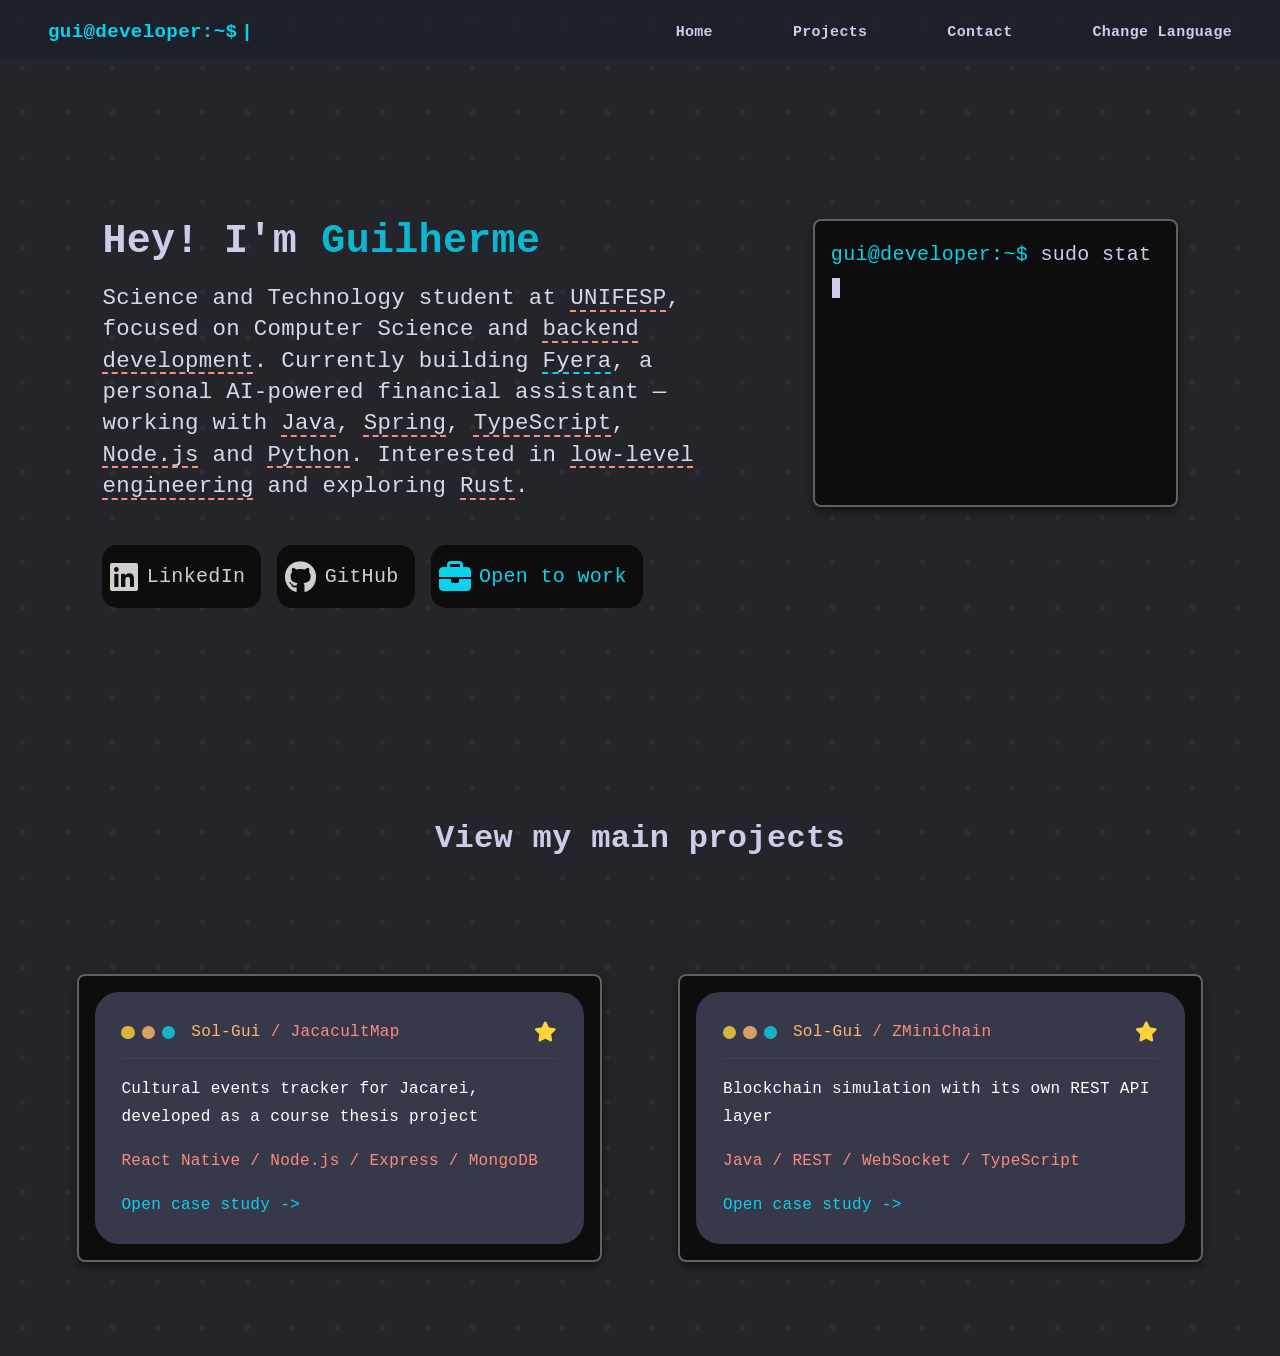
==== commit 8d383750: "Feat(projects): Added a project page for each project" ====
--- a/index.html
+++ b/index.html
@@ -104,6 +104,7 @@
         <section id="projects" class="projects">
             <h1 class="projects__title"></h1>
             <div class="projects-container">
+                <a class="projects-terminal-link" href="projects/JacacultMap/">
                 <terminal-window class="projects-terminal">
                     <div class="projects-interface">
                         <div class="projects-interface__header">
@@ -117,8 +118,11 @@
                         </div>
                         <h3 class="projects-interface__description-jacacultmap"></h3>
                         <p class="projects-interface__stack projects-interface__stack-jacacultmap"></p>
+                        <span class="projects-interface__details-link projects-interface__details-link-jacacultmap"></span>
                     </div>
                 </terminal-window>
+                </a>
+                <a class="projects-terminal-link" href="projects/ZMiniChain/">
                 <terminal-window class="projects-terminal">
                     <div class="projects-interface">
                         <div class="projects-interface__header">
@@ -132,8 +136,10 @@
                         </div>
                         <h3 class="projects-interface__description-zminichain"></h3>
                         <p class="projects-interface__stack projects-interface__stack-zminichain"></p>
+                        <span class="projects-interface__details-link projects-interface__details-link-zminichain"></span>
                     </div>
                 </terminal-window>
+                </a>
             </div>
         </section>
         <script defer>
--- a/styles/style.css
+++ b/styles/style.css
@@ -19,6 +19,7 @@
     --project-interface-text-color: #FFFFFF;
     --project-star-color: #ffd43b;
     --project-accent-orange-color: #ffb86c;
+    --project-card-height: 18rem;
     --font-size-sm: 0.75rem;
     --font-size-md: 0.8rem;
     --font-size-base: 1rem;
@@ -26,6 +27,7 @@
     --font-size-2xl: 1.4rem;
     --font-size-3xl: 2rem;
     --font-size-4xl: 2.5rem;
+    --font-size-5xl: 4.5rem;
 }
 
 ::selection {
@@ -52,12 +54,31 @@
     margin: 0;
     padding: 0;
     visibility: hidden;
+    opacity: 0;
+    transform: translateY(0.6rem);
+    transition: opacity 0.05s ease, transform 0.05s ease;
+}
+
+body.page-ready {
+    opacity: 1;
+    transform: translateY(0);
+}
+
+body.page-leaving {
+    opacity: 0;
+    transform: translateY(-0.3rem);
 }
 
 
 a {
     all: unset;
     cursor: pointer;
+}
+
+a:focus-visible,
+button:focus-visible {
+    outline: 2px solid var(--default-text-highlight-color1);
+    outline-offset: 4px;
 }
 
 .dots-bg {
@@ -65,7 +86,7 @@
     top: 0;
     left: 0;
     width: 100vw;
-    height: 100vh;
+    height: 100%;
     background-image: radial-gradient(circle, rgba(107, 109, 117, 0.849).15rem, transparent 1px);
     background-size: 5vh 5vh;
     opacity: 0.15;
@@ -144,6 +165,7 @@
     padding: 0 clamp(5rem, 8vw, 10em) 0 clamp(5rem, 8vw, 15rem);
     padding-top: 10rem;
     padding-bottom: 2rem;
+    gap: clamp(3rem, 8vw, 10vw);
 }
 
 
@@ -230,7 +252,7 @@
 
 .hero__info-container__socials p {
     color: var(--default-icons-color);
-    font-size: var(--font-size-ls);
+    font-size: var(--font-size-lg);
     margin-left: 0.5rem;
 }
 
@@ -333,6 +355,22 @@
     }
 }
 
+@media (prefers-reduced-motion: reduce) {
+    html {
+        scroll-behavior: auto;
+    }
+
+    body,
+    .projects-interface {
+        transition: none;
+    }
+
+    .header__terminal-logo::after,
+    .tw-cursor {
+        animation: none;
+    }
+}
+
 
 .tw-line {
     display: block;
@@ -480,7 +518,6 @@
     display: flex;
     align-items: center;
     flex-direction: column;
-    margin-top: 10vh;
     width: 100%;
     box-sizing: border-box;
     padding: 0 clamp(1rem, 6vw, 10rem);
@@ -498,16 +535,30 @@
     width: 100%;
     max-width: 80rem;
     gap: clamp(2rem, 6vw, 10vw);
+    margin-top: 10vh;
+    padding-bottom: 10vh;
 }
 
 
 .projects-terminal {
-    margin-top: 10vh;
     width: 100%;
-    min-height: clamp(14rem, 18vw, 18rem);
+    height: 100%;
+    min-height: 0;
     box-sizing: border-box;
 }
 
+.projects-terminal-link {
+    display: block;
+    width: 100%;
+    height: var(--project-card-height);
+    min-height: var(--project-card-height);
+}
+
+.projects-terminal-link:hover .projects-interface,
+.projects-terminal-link:focus-visible .projects-interface {
+    border-color: rgba(10, 209, 236, 0.45);
+    transform: translateY(-0.25rem);
+}
 
 .projects-interface {
     display: flex;
@@ -517,9 +568,12 @@
     background-color: var(--project-interface-background-color);
     border-radius: 1.5rem;
     width: 100%;
-    min-height: clamp(12rem, 15vw, 15rem);
+    height: 100%;
+    min-height: 0;
     box-sizing: border-box;
     padding: clamp(1rem, 2vw, 2rem);
+    border: 1px solid transparent;
+    transition: border-color 0.25s ease, transform 0.25s ease;
 }
 
 .projects-interface__header {
@@ -561,7 +615,7 @@
 
 .projects-interface h2 {
     margin: 0;
-    font-size: var(--font-size-lg);
+    font-size: var(--font-size-base);
     font-weight: 400;
     color: var(--default-text-highlight-color2);
 }
@@ -577,21 +631,173 @@
 
 .projects-interface h3 {
     margin: 0;
-    font-size: var(--font-size-md);
-    max-width: 70%;
+    font-size: var(--font-size-base);
+    max-width: 100%;
     font-weight: 400;
     color: var(--project-interface-text-color);
 }
 
 .projects-interface__stack {
     margin: 0;
-    font-size: var(--font-size-md);
+    font-size: var(--font-size-base);
     font-weight: 400;
     color: var(--default-text-highlight-color2);
 }
 
 .projects-interface__stack span {
+    color: var(--default-text-highlight-color2);
+}
+
+.projects-interface__details-link {
+    color: var(--default-text-highlight-color1);
+    font-size: var(--font-size-base);
+}
+
+.projects-interface__details-link::after {
+    content: " ->";
+}
+
+.project-detail-page {
+    min-height: 100vh;
+}
+
+.project-detail {
+    width: 100%;
+    box-sizing: border-box;
+    padding: 6rem 6rem 5rem;
+}
+
+.project-detail__hero {
+    display: grid;
+    grid-template-columns: minmax(0, 1.1fr) minmax(20rem, 0.9fr);
+    gap: 5rem;
+    align-items: start;
+    max-width: 82rem;
+    margin: 0 auto;
+}
+
+.project-detail__intro {
+    min-width: 0;
+}
+
+.project-detail__eyebrow {
+    margin: 0 0 1rem;
     color: var(--project-accent-orange-color);
+    font-size: var(--font-size-md);
+}
+
+.project-detail__intro h1 {
+    margin: 0;
+    color: var(--default-text-highlight-color2);
+    font-size: var(--font-size-5xl);
+    line-height: 1.03;
+    overflow-wrap: anywhere;
+}
+
+.project-detail__owner {
+    color: var(--project-accent-orange-color);
+}
+
+.project-detail__summary {
+    color: var(--default-text-color2);
+    font-size: var(--font-size-base);
+    line-height: 1.65;
+    max-width: 62ch;
+}
+
+.project-detail__summary span {
+    color: var(--default-text-highlight-color1);
+}
+
+.project-detail__actions {
+    display: flex;
+    flex-wrap: wrap;
+    gap: 1rem;
+    padding-top: 1rem;
+}
+
+.project-detail__actions a {
+    display: inline-flex;
+    align-items: center;
+    gap: 0.6rem;
+    min-height: 2.8rem;
+    padding: 0 1rem;
+    border-radius: 8px;
+    background-color: var(--default-highlight-background-color);
+    border: 1px solid var(--default-terminal-border-color);
+    color: var(--default-icons-color);
+}
+
+.project-detail__actions a:hover {
+    color: var(--default-text-highlight-color2);
+    border-color: var(--default-text-highlight-color2);
+}
+
+.project-detail__terminal {
+    min-height: 17rem;
+    align-self: stretch;
+}
+
+.project-detail__grid {
+    display: grid;
+    grid-template-columns: repeat(2, minmax(0, 1fr));
+    gap: 1.25rem;
+    max-width: 82rem;
+    margin: 4rem auto 0;
+}
+
+.project-detail__panel {
+    background-color: var(--project-interface-background-color);
+    border: 1px solid var(--default-subtle-border-color);
+    border-radius: 8px;
+    padding: 2rem;
+}
+
+.project-detail__panel-wide {
+    grid-column: 1 / -1;
+}
+
+.project-detail__panel h2 {
+    margin: 0 0 1rem;
+    color: var(--default-text-highlight-color2);
+    font-size: var(--font-size-base);
+    font-weight: 400;
+}
+
+.project-detail__panel p,
+.project-detail__panel li {
+    color: var(--project-interface-text-color);
+    font-size: var(--font-size-base);
+    line-height: 1.7;
+}
+
+.project-detail__panel ul {
+    display: grid;
+    gap: 0.75rem;
+    margin: 0;
+    padding-left: 1.2rem;
+}
+
+.project-detail__panel li::marker {
+    color: var(--default-text-highlight-color1);
+}
+
+.project-detail__tags {
+    display: flex;
+    flex-wrap: wrap;
+    gap: 0.75rem;
+}
+
+.project-detail__tags span {
+    display: inline-flex;
+    align-items: center;
+    min-height: 2rem;
+    padding: 0 0.8rem;
+    border-radius: 8px;
+    background-color: var(--default-highlight-background-color);
+    color: var(--default-text-highlight-color1);
+    border: 1px solid var(--default-subtle-border-color);
+    font-size: var(--font-size-md);
 }
 
 @media screen and (max-width: 900px) {
@@ -625,8 +831,25 @@
         max-width: 42rem;
     }
 
-    .projects-terminal {
-        margin-top: 4rem;
+    .projects-terminal-link {
+        --project-card-height: 17rem;
+    }
+
+    .project-detail__hero,
+    .project-detail__grid {
+        grid-template-columns: 1fr;
+    }
+
+    .project-detail {
+        padding: 5rem 3rem;
+    }
+
+    .project-detail__hero {
+        gap: 3rem;
+    }
+
+    .project-detail__intro h1 {
+        font-size: var(--font-size-4xl);
     }
 }
 
@@ -711,8 +934,34 @@
         font-size: 1.75rem;
     }
 
+    .projects-container {
+        margin-top: 4rem;
+        gap: 2rem;
+    }
+
+    .projects-terminal-link {
+        --project-card-height: 18rem;
+        height: auto;
+    }
+
+    .projects-interface {
+        min-height: var(--project-card-height);
+    }
+
     .projects-interface h3 {
         max-width: 100%;
+    }
+
+    .project-detail {
+        padding: 3rem 1rem 4rem;
+    }
+
+    .project-detail__summary {
+        font-size: var(--font-size-base);
+    }
+
+    .project-detail__terminal {
+        min-height: 14rem;
     }
 }
 
@@ -737,6 +986,10 @@
     .hero__terminal #term {
         aspect-ratio: 1.18 / 1;
         min-height: 16rem;
+    }
+
+    terminal-window {
+        font-size: var(--font-size-md);
     }
 
     .hero__info-card {
@@ -758,6 +1011,7 @@
     .projects-interface__header {
         align-items: flex-start;
         grid-template-columns: minmax(0, 1fr) auto;
+        gap: 0.75rem;
     }
 
     .projects-interface__window-icons {
@@ -765,6 +1019,15 @@
     }
 
     .projects-interface h2 {
-        font-size: 1.1rem;
-    }
-}
+        font-size: var(--font-size-base);
+    }
+
+    .projects-terminal-link {
+        --project-card-height: 20rem;
+    }
+
+    .projects-interface {
+        gap: 0.85rem;
+        padding: 1rem;
+    }
+}
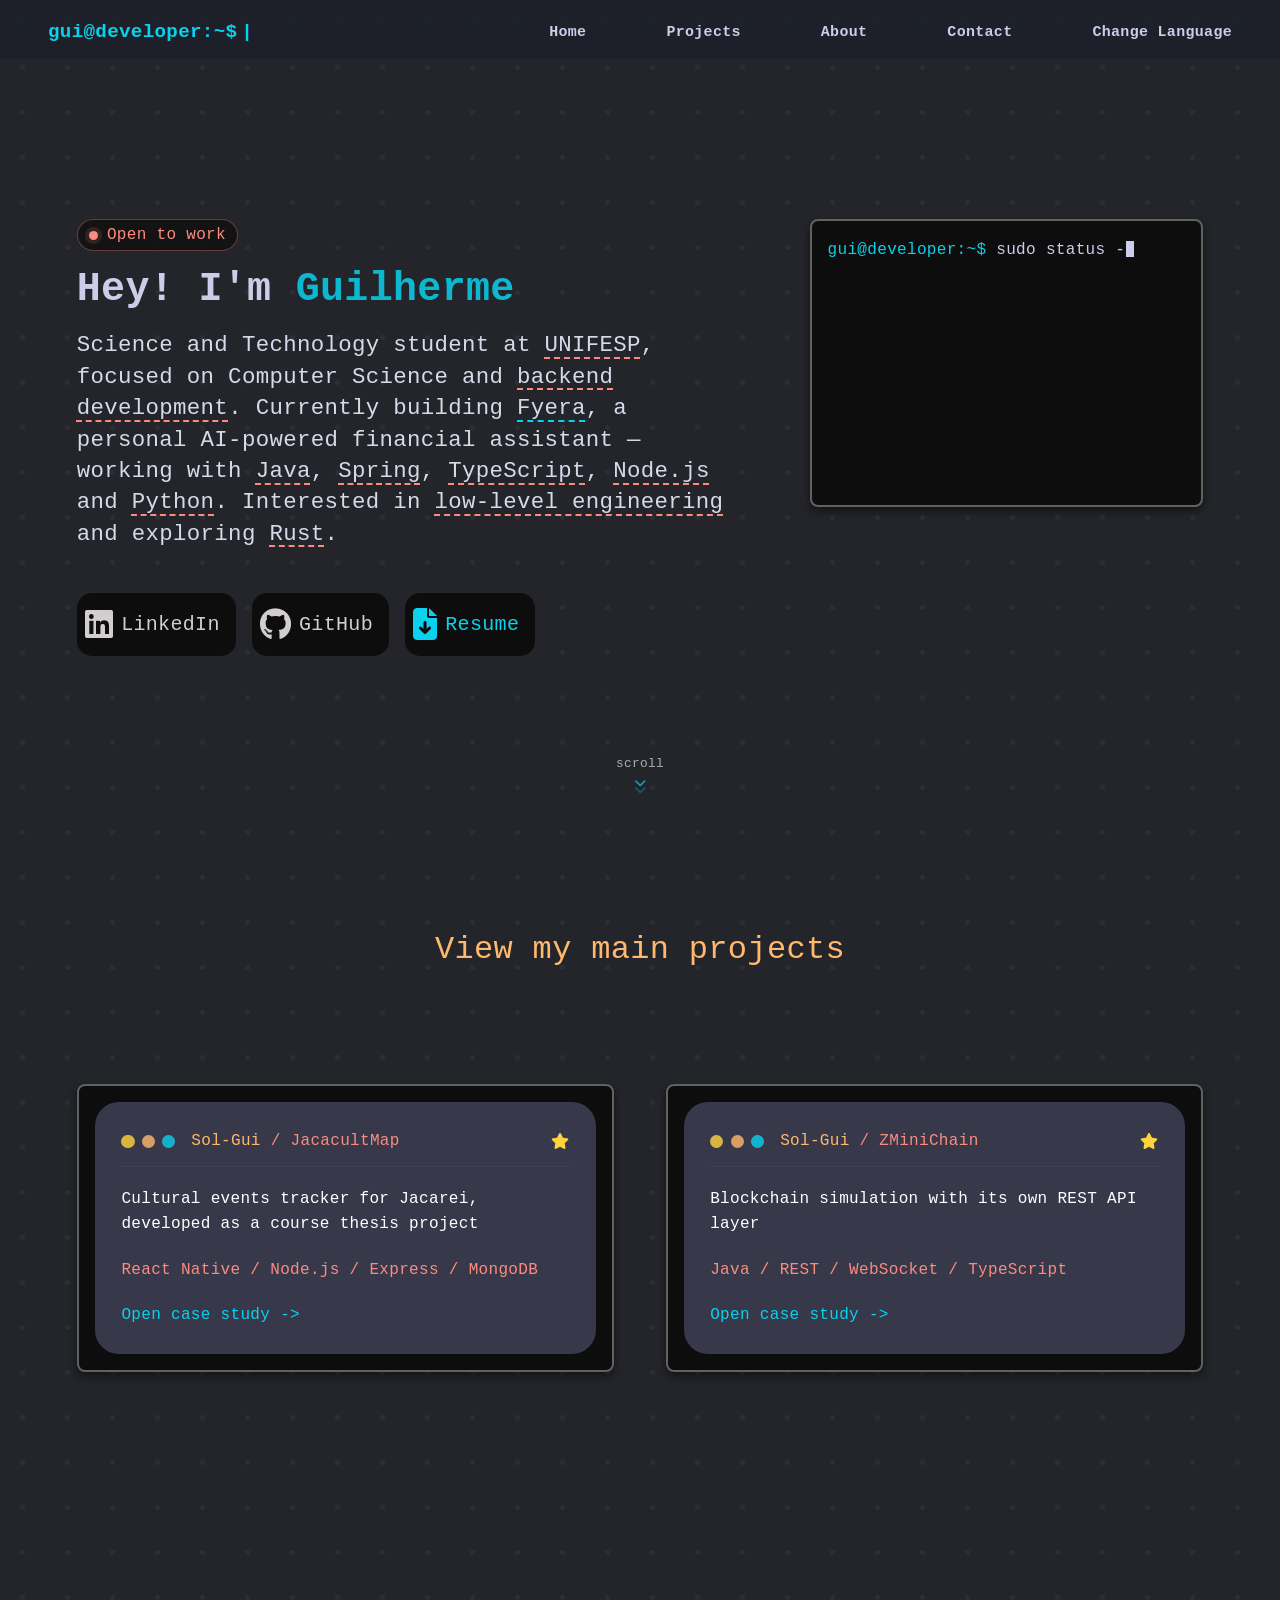
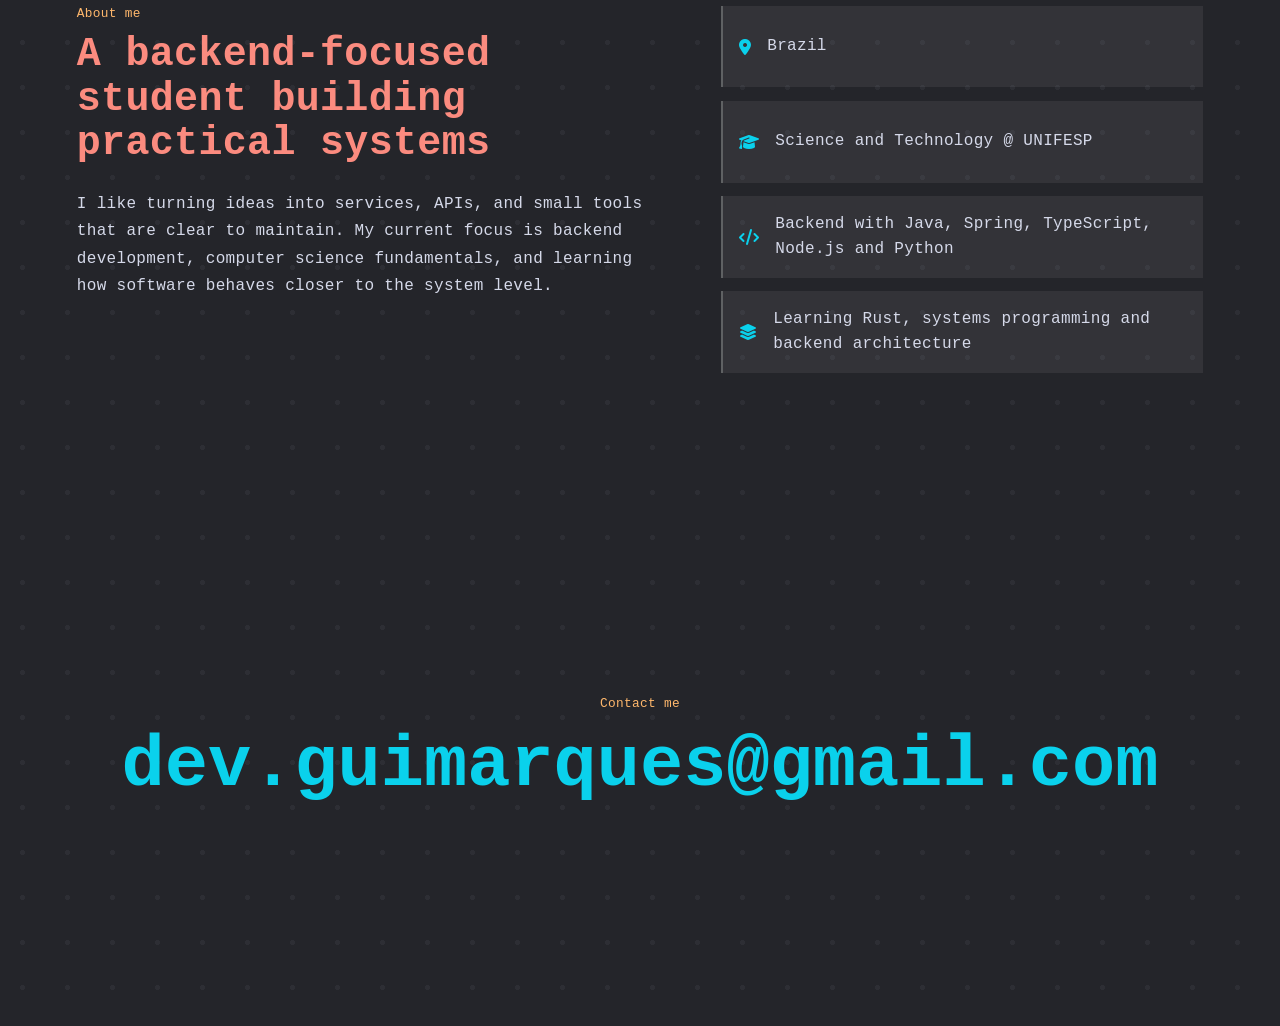
==== commit ba671a23: "feat(about-me): Created and added about-me section" ====
--- a/index.html
+++ b/index.html
@@ -19,7 +19,8 @@
             <nav class="header__nav">
                 <a href="#hero"><h3 class="header__nav-home">Home</h3></a>
                 <a href="#projects"><h3 class="header__nav-projects">Projects</h3></a>
-                <h3 class="header__nav-contact">Contact</h3>
+                <a href="#about"><h3 class="header__nav-about">About</h3></a>
+                <a href="#contact-me"><h3 class="header__nav-contact">Contact</h3></a>
                 <h3 class="header__nav-change-language">Change Language</h3>
             </nav>
         </header>
@@ -28,6 +29,10 @@
         
         <section id="hero" class="hero">
             <div class="hero__info-container">
+                <p class="hero__availability">
+                    <span class="hero__availability-dot" aria-hidden="true"></span>
+                    <span class="hero__availability-text"></span>
+                </p>
                 <h1 class="hero__info-container__title">
                     <span class="hero__title-text"></span>
                     <span class="hero__name"></span>
@@ -40,8 +45,8 @@
                     <a href="https://github.com/Sol-Gui" target="_blank">
                         <i class="fa-brands fa-github github-icon"></i><p>GitHub</p>
                     </a>
-                    <a href="#contact-me" class="open-to-work">
-                        <i class="fa-solid fa-briefcase"></i><p class="hero__social-open-to-work"></p>
+                    <a href="assets/cv-guilherme-marques.pdf" class="resume-download" data-resume-link target="_blank" rel="noopener noreferrer">
+                        <i class="fa-solid fa-file-arrow-down"></i><p class="hero__social-resume"></p>
                     </a>
                 </div>
             </div>
@@ -100,6 +105,13 @@
                     </div>
                 </terminal-window>
             </div>
+            <a class="hero__scroll-cue" href="#projects" aria-label="Scroll to projects">
+                <span class="hero__scroll-cue-label">scroll</span>
+                <span class="hero__scroll-cue-icon" aria-hidden="true">
+                    <i class="fa-solid fa-chevron-down"></i>
+                    <i class="fa-solid fa-chevron-down"></i>
+                </span>
+            </a>
         </section>
         <section id="projects" class="projects">
             <h1 class="projects__title"></h1>
@@ -142,6 +154,41 @@
                 </a>
             </div>
         </section>
+        <section id="about" class="about">
+            <div class="about__inner">
+                <div class="about__intro">
+                    <p class="about__eyebrow"></p>
+                    <h1 class="about__title"></h1>
+                    <p class="about__summary"></p>
+                </div>
+
+                <div class="about__facts">
+                    <div class="about__fact">
+                        <i class="fa-solid fa-location-dot" aria-hidden="true"></i>
+                        <span class="about__fact-location"></span>
+                    </div>
+                    <div class="about__fact">
+                        <i class="fa-solid fa-graduation-cap" aria-hidden="true"></i>
+                        <span class="about__fact-education"></span>
+                    </div>
+                    <div class="about__fact">
+                        <i class="fa-solid fa-code" aria-hidden="true"></i>
+                        <span class="about__fact-focus"></span>
+                    </div>
+                    <div class="about__fact">
+                        <i class="fa-solid fa-layer-group" aria-hidden="true"></i>
+                        <span class="about__fact-learning"></span>
+                    </div>
+                </div>
+            </div>
+        </section>
+        <section id="contact-me" class="contact-me">
+            <p class="contact-me__eyebrow"></p>
+            <button class="contact-me__email" type="button" data-copy-email="dev.guimarques@gmail.com" aria-label="Copy email address">
+                dev.guimarques@gmail.com
+            </button>
+            <p class="contact-me__copy-status" aria-live="polite"></p>
+        </section>
         <script defer>
             async function runTerminal() {
                 const term = document.getElementById('term').api;
--- a/styles/style.css
+++ b/styles/style.css
@@ -20,6 +20,7 @@
     --project-star-color: #ffd43b;
     --project-accent-orange-color: #ffb86c;
     --project-card-height: 18rem;
+    --font-size-xs: 0.68rem;
     --font-size-sm: 0.75rem;
     --font-size-md: 0.8rem;
     --font-size-base: 1rem;
@@ -28,6 +29,14 @@
     --font-size-3xl: 2rem;
     --font-size-4xl: 2.5rem;
     --font-size-5xl: 4.5rem;
+    --font-size-nav-toggle-icon: 1.2rem;
+    --font-size-nav-mobile: 0.85rem;
+    --font-size-hero-title-mobile: 2.35rem;
+    --font-size-hero-title-xs: 1.9rem;
+    --font-size-hero-subtitle-xs: 1.05rem;
+    --font-size-project-title-mobile: 1.75rem;
+    --font-size-social-text: var(--font-size-lg);
+    --font-size-social-icon: var(--font-size-3xl);
 }
 
 ::selection {
@@ -145,7 +154,7 @@
     background-color: var(--default-highlight-background-color);
     color: var(--default-icons-color);
     cursor: pointer;
-    font-size: 1.2rem;
+    font-size: var(--font-size-nav-toggle-icon);
 }
 
 
@@ -164,7 +173,7 @@
     align-items: flex-start;
     padding: 0 clamp(5rem, 8vw, 10em) 0 clamp(5rem, 8vw, 15rem);
     padding-top: 10rem;
-    padding-bottom: 2rem;
+    padding-bottom: 2.8rem;
     gap: clamp(3rem, 8vw, 10vw);
 }
 
@@ -174,6 +183,29 @@
     flex-direction: column;
     justify-content: flex-start;
     min-width: 0;
+}
+
+.hero__availability {
+    display: inline-flex;
+    align-items: center;
+    gap: 0.55rem;
+    width: fit-content;
+    margin: 0 0 1rem;
+    padding: 0.42rem 0.72rem;
+    border: 1px solid rgba(251, 139, 127, 0.35);
+    border-radius: 999px;
+    background: rgba(13, 13, 13, 0.72);
+    color: var(--default-text-highlight-color2);
+    font-size: var(--font-size-base);
+    line-height: 1;
+}
+
+.hero__availability-dot {
+    width: 0.55rem;
+    height: 0.55rem;
+    border-radius: 999px;
+    background: var(--default-text-highlight-color2);
+    box-shadow: 0 0 0 0.25rem rgba(251, 139, 127, 0.13);
 }
 
 
@@ -252,7 +284,7 @@
 
 .hero__info-container__socials p {
     color: var(--default-icons-color);
-    font-size: var(--font-size-lg);
+    font-size: var(--font-size-social-text);
     margin-left: 0.5rem;
 }
 
@@ -263,15 +295,17 @@
     justify-content: center;
     align-items: center;
     color: var(--default-icons-color);
-    font-size: var(--font-size-3xl);
-}
-
-.open-to-work i,
-.open-to-work p {
+    font-size: var(--font-size-social-icon);
+}
+
+.resume-download i,
+.resume-download p {
     color: var(--default-text-highlight-color1);
 }
 
 .hero__terminal {
+    --hero-terminal-font-size: var(--font-size-lg);
+
     display: flex;
     flex-direction: column;
     width: 100%;
@@ -310,8 +344,57 @@
 
 .hero__terminal #term {
     aspect-ratio: 1.55 / 1;
-    width: min(100%, 30rem);
+    width: min(100%, 34rem);
     min-height: clamp(15rem, 24vw, 18rem);
+    font-size: var(--hero-terminal-font-size);
+    line-height: 1.65;
+}
+
+.hero__scroll-cue {
+    grid-column: 1 / -1;
+    justify-self: center;
+    display: inline-flex;
+    flex-direction: column;
+    align-items: center;
+    gap: 0.35rem;
+    margin-top: 1.5rem;
+    color: var(--default-text-color2);
+    font-size: var(--font-size-md);
+    opacity: 0.75;
+    animation: scrollCueFloat 1.6s ease-in-out infinite;
+}
+
+.hero__scroll-cue:hover,
+.hero__scroll-cue:focus-visible {
+    color: var(--default-text-highlight-color1);
+    opacity: 1;
+}
+
+.hero__scroll-cue-label {
+    color: currentColor;
+}
+
+.hero__scroll-cue-icon {
+    display: grid;
+    justify-items: center;
+    gap: 0;
+    color: var(--default-text-highlight-color1);
+    font-size: var(--font-size-sm);
+}
+
+.hero__scroll-cue-icon i:last-child {
+    margin-top: -0.3rem;
+    opacity: 0.45;
+}
+
+@keyframes scrollCueFloat {
+    0%, 100% {
+        transform: translateY(0);
+    }
+
+    50% {
+        transform: translateY(0.675rem);
+    }
 }
 
 .hero__info-card {
@@ -361,12 +444,14 @@
     }
 
     body,
-    .projects-interface {
+    .projects-interface,
+    .project-detail__carousel-track {
         transition: none;
     }
 
     .header__terminal-logo::after,
-    .tw-cursor {
+    .tw-cursor,
+    .hero__scroll-cue {
         animation: none;
     }
 }
@@ -515,6 +600,8 @@
 }
 
 .projects {
+    --projects-terminal-font-size: var(--font-size-base);
+
     display: flex;
     align-items: center;
     flex-direction: column;
@@ -524,7 +611,7 @@
 }
 
 .projects h1 {
-    margin-top: 20vh;
+    margin-top: 10vh;
     text-align: center;
     font-size: var(--font-size-3xl);
 }
@@ -539,12 +626,19 @@
     padding-bottom: 10vh;
 }
 
+.projects__title {
+    color: var(--project-accent-orange-color);
+    font-weight: 400;
+}
+
 
 .projects-terminal {
     width: 100%;
     height: 100%;
     min-height: 0;
     box-sizing: border-box;
+    font-size: var(--projects-terminal-font-size);
+    line-height: 1.55;
 }
 
 .projects-terminal-link {
@@ -615,8 +709,9 @@
 
 .projects-interface h2 {
     margin: 0;
-    font-size: var(--font-size-base);
+    font-size: var(--projects-terminal-font-size);
     font-weight: 400;
+    overflow-wrap: anywhere;
     color: var(--default-text-highlight-color2);
 }
 
@@ -631,16 +726,18 @@
 
 .projects-interface h3 {
     margin: 0;
-    font-size: var(--font-size-base);
+    font-size: var(--projects-terminal-font-size);
     max-width: 100%;
     font-weight: 400;
+    overflow-wrap: anywhere;
     color: var(--project-interface-text-color);
 }
 
 .projects-interface__stack {
     margin: 0;
-    font-size: var(--font-size-base);
+    font-size: var(--projects-terminal-font-size);
     font-weight: 400;
+    overflow-wrap: anywhere;
     color: var(--default-text-highlight-color2);
 }
 
@@ -650,11 +747,123 @@
 
 .projects-interface__details-link {
     color: var(--default-text-highlight-color1);
-    font-size: var(--font-size-base);
+    font-size: var(--projects-terminal-font-size);
 }
 
 .projects-interface__details-link::after {
     content: " ->";
+}
+
+.about {
+    width: 100%;
+    box-sizing: border-box;
+    padding: clamp(5.6rem, 11.2vw, 11.2rem) clamp(1rem, 6vw, 10rem) clamp(7rem, 14vw, 12.6rem);
+}
+
+.about__inner {
+    display: grid;
+    grid-template-columns: minmax(0, 1fr) minmax(22rem, 0.85fr);
+    gap: clamp(2rem, 6vw, 6rem);
+    align-items: start;
+    max-width: 80rem;
+    margin: 0 auto;
+}
+
+.about__intro {
+    min-width: 0;
+}
+
+.about__eyebrow {
+    margin: 0 0 0.75rem;
+    color: var(--project-accent-orange-color);
+    font-size: var(--font-size-md);
+}
+
+.about__title {
+    margin: 0;
+    color: var(--default-text-highlight-color2);
+    font-size: var(--font-size-4xl);
+    line-height: 1.12;
+    max-width: 18ch;
+}
+
+.about__summary {
+    margin: 1.5rem 0 0;
+    color: var(--default-text-color2);
+    font-size: var(--font-size-base);
+    line-height: 1.7;
+    max-width: 62ch;
+}
+
+.about__facts {
+    display: grid;
+    gap: 0.85rem;
+    align-self: stretch;
+}
+
+.about__fact {
+    display: grid;
+    grid-template-columns: auto minmax(0, 1fr);
+    align-items: center;
+    gap: 1rem;
+    min-height: 3.5rem;
+    padding: 0.8rem 1rem;
+    border-left: 2px solid var(--default-terminal-border-color);
+    background-color: var(--default-subtle-surface-color);
+    color: var(--default-text-color2);
+    font-size: var(--font-size-base);
+    line-height: 1.55;
+}
+
+.about__fact i {
+    color: var(--default-text-highlight-color1);
+}
+
+.about__fact span {
+    overflow-wrap: anywhere;
+}
+
+.contact-me {
+    display: flex;
+    flex-direction: column;
+    align-items: center;
+    width: 100%;
+    box-sizing: border-box;
+    padding: clamp(5.6rem, 11.2vw, 11.2rem) clamp(1rem, 6vw, 10rem) clamp(7rem, 14vw, 12.6rem);
+    text-align: center;
+}
+
+.contact-me__eyebrow {
+    margin: 0 0 1rem;
+    color: var(--project-accent-orange-color);
+    font-size: var(--font-size-md);
+}
+
+.contact-me__email {
+    border: 0;
+    padding: 0;
+    background: transparent;
+    color: var(--default-text-highlight-color1);
+    cursor: pointer;
+    font: inherit;
+    font-size: clamp(var(--font-size-2xl), 7vw, var(--font-size-5xl));
+    font-weight: 600;
+    line-height: 1.1;
+    overflow-wrap: anywhere;
+    text-align: center;
+}
+
+.contact-me__email:hover,
+.contact-me__email:focus-visible,
+.contact-me__email.is-copied {
+    color: var(--default-text-highlight-color2);
+}
+
+.contact-me__copy-status {
+    min-height: 1.5rem;
+    margin: 0.8rem 0 0;
+    color: var(--default-text-color2);
+    font-size: var(--font-size-base);
 }
 
 .project-detail-page {
@@ -736,6 +945,133 @@
 .project-detail__terminal {
     min-height: 17rem;
     align-self: stretch;
+    padding: 0;
+    overflow: hidden;
+}
+
+.project-detail__carousel {
+    display: grid;
+    grid-template-rows: auto minmax(0, 1fr) auto;
+    height: 100%;
+    min-height: 17rem;
+}
+
+.project-detail__carousel-header {
+    display: grid;
+    grid-template-columns: auto minmax(0, 1fr);
+    align-items: center;
+    gap: 1rem;
+    padding: 0.85rem 1rem;
+    border-bottom: 1px solid var(--default-subtle-border-color);
+    color: var(--default-text-highlight-color2);
+    font-size: var(--font-size-md);
+}
+
+.project-detail__carousel-header span {
+    overflow-wrap: anywhere;
+}
+
+.project-detail__carousel-viewport {
+    overflow: hidden;
+    min-height: 0;
+}
+
+.project-detail__carousel-track {
+    display: flex;
+    height: 100%;
+    transition: transform 0.35s ease;
+}
+
+.project-detail__carousel-slide {
+    flex: 0 0 100%;
+    min-width: 0;
+    padding: 1rem;
+    box-sizing: border-box;
+}
+
+.project-detail__carousel-slide img {
+    display: block;
+    width: 100%;
+    height: 100%;
+    min-height: 12rem;
+    object-fit: cover;
+    border-radius: 8px;
+    border: 1px solid var(--default-subtle-border-color);
+}
+
+.project-detail__carousel-placeholder {
+    display: grid;
+    place-items: center;
+    align-content: center;
+    gap: 0.8rem;
+    width: 100%;
+    height: 100%;
+    min-height: 12rem;
+    border: 1px dashed var(--default-terminal-border-color);
+    border-radius: 8px;
+    background-color: var(--default-subtle-surface-color);
+    color: var(--default-text-color2);
+    font-size: var(--font-size-base);
+}
+
+.project-detail__carousel-placeholder i {
+    color: var(--default-text-highlight-color1);
+    font-size: var(--font-size-3xl);
+}
+
+.project-detail__carousel-controls {
+    display: grid;
+    grid-template-columns: auto minmax(0, 1fr) auto;
+    align-items: center;
+    gap: 1rem;
+    padding: 0 1rem 1rem;
+}
+
+.project-detail__carousel-button {
+    display: inline-flex;
+    align-items: center;
+    justify-content: center;
+    width: 2.25rem;
+    height: 2.25rem;
+    border: 1px solid var(--default-terminal-border-color);
+    border-radius: 8px;
+    background-color: var(--default-highlight-background-color);
+    color: var(--default-icons-color);
+    cursor: pointer;
+    touch-action: manipulation;
+    user-select: none;
+}
+
+.project-detail__carousel-button:hover,
+.project-detail__carousel-button:focus-visible {
+    color: var(--default-text-highlight-color1);
+    border-color: var(--default-text-highlight-color1);
+}
+
+.project-detail__carousel-button:disabled {
+    cursor: default;
+    opacity: 0.45;
+}
+
+.project-detail__carousel-dots {
+    display: flex;
+    justify-content: center;
+    gap: 0.5rem;
+}
+
+.project-detail__carousel-dot {
+    width: 0.45rem;
+    height: 0.45rem;
+    padding: 0;
+    border: 0;
+    border-radius: 50%;
+    background-color: var(--default-terminal-border-color);
+    cursor: pointer;
+    touch-action: manipulation;
+}
+
+.project-detail__carousel-dot.is-active {
+    background-color: var(--default-text-highlight-color1);
 }
 
 .project-detail__grid {
@@ -800,6 +1136,67 @@
     font-size: var(--font-size-md);
 }
 
+@media screen and (max-width: 1600px) {
+    .hero {
+        gap: clamp(3rem, 6vw, 6rem);
+        padding-inline: clamp(4rem, 6vw, 8rem);
+    }
+
+    .hero__terminal {
+        --hero-terminal-font-size: var(--font-size-base);
+
+        max-width: 32rem;
+    }
+
+    .hero__terminal #term {
+        width: min(100%, 32rem);
+    }
+
+    .projects-container {
+        gap: clamp(2rem, 4vw, 4rem);
+        max-width: 72rem;
+    }
+
+    .about__inner {
+        max-width: 72rem;
+    }
+}
+
+@media screen and (max-width: 1200px) {
+    .hero {
+        grid-template-columns: minmax(0, 1.15fr) minmax(20rem, 0.85fr);
+        gap: clamp(2.5rem, 5vw, 4rem);
+        padding-inline: clamp(3rem, 5vw, 5rem);
+    }
+
+    .hero__terminal {
+        --hero-terminal-font-size: var(--font-size-md);
+
+        max-width: 30rem;
+    }
+
+    .hero__terminal #term {
+        width: min(100%, 28rem);
+    }
+
+    .projects {
+        --projects-terminal-font-size: var(--font-size-md);
+    }
+
+    .projects-container {
+        gap: clamp(1.5rem, 4vw, 3rem);
+    }
+
+    .about__inner {
+        grid-template-columns: minmax(0, 1fr) minmax(20rem, 0.85fr);
+        gap: clamp(2rem, 5vw, 4rem);
+    }
+
+    .about__fact {
+        font-size: var(--font-size-md);
+    }
+}
+
 @media screen and (max-width: 900px) {
     .header {
         gap: 1.5rem;
@@ -812,7 +1209,7 @@
     .hero {
         grid-template-columns: 1fr;
         padding: 8rem clamp(1.5rem, 6vw, 5rem) 0;
-        padding-bottom: clamp(15rem, 28vw, 20rem);
+        padding-bottom: clamp(21rem, 39.2vw, 28rem);
     }
 
     .hero__info-container__subtitle {
@@ -820,19 +1217,42 @@
     }
 
     .hero__terminal {
+        --hero-terminal-font-size: var(--font-size-base);
+
         width: 100%;
         max-width: 42rem;
         align-items: stretch;
         justify-self: start;
     }
 
+    .hero__terminal #term {
+        width: min(100%, 30rem);
+    }
+
     .projects-container {
         grid-template-columns: 1fr;
         max-width: 42rem;
     }
 
+    .projects {
+        --projects-terminal-font-size: var(--font-size-base);
+    }
+
     .projects-terminal-link {
         --project-card-height: 17rem;
+    }
+
+    .about__inner {
+        grid-template-columns: 1fr;
+        max-width: 42rem;
+    }
+
+    .about__title {
+        max-width: 100%;
+    }
+
+    .about__fact {
+        font-size: var(--font-size-base);
     }
 
     .project-detail__hero,
@@ -871,7 +1291,7 @@
         align-items: flex-start;
         width: 100%;
         gap: 0.25rem;
-        font-size: 0.85rem;
+        font-size: var(--font-size-nav-mobile);
         padding-bottom: 0.75rem;
     }
 
@@ -885,11 +1305,11 @@
 
     .hero {
         padding-top: 5rem;
-        padding-bottom: clamp(18rem, 54vw, 24rem);
+        padding-bottom: clamp(25.2rem, 75.6vw, 33.6rem);
     }
 
     .hero__info-container__title {
-        font-size: 2.35rem;
+        font-size: var(--font-size-hero-title-mobile);
     }
 
     .hero__info-container__subtitle {
@@ -898,6 +1318,10 @@
 
     .hero__info-container__socials {
         flex-wrap: wrap;
+    }
+
+    .hero__terminal {
+        --hero-terminal-font-size: var(--font-size-sm);
     }
 
     terminal-window {
@@ -931,7 +1355,11 @@
 
     .projects h1 {
         margin-top: 12vh;
-        font-size: 1.75rem;
+        font-size: var(--font-size-project-title-mobile);
+    }
+
+    .projects {
+        --projects-terminal-font-size: var(--font-size-md);
     }
 
     .projects-container {
@@ -952,6 +1380,18 @@
         max-width: 100%;
     }
 
+    .about {
+        padding-inline: clamp(1.5rem, 6vw, 5rem);
+    }
+
+    .about__title {
+        font-size: var(--font-size-3xl);
+    }
+
+    .about__fact {
+        font-size: var(--font-size-md);
+    }
+
     .project-detail {
         padding: 3rem 1rem 4rem;
     }
@@ -962,6 +1402,15 @@
 
     .project-detail__terminal {
         min-height: 14rem;
+    }
+
+    .project-detail__carousel {
+        min-height: 14rem;
+    }
+
+    .project-detail__carousel-slide img,
+    .project-detail__carousel-placeholder {
+        min-height: 10rem;
     }
 }
 
@@ -972,15 +1421,19 @@
 
     .hero {
         padding-inline: 1rem;
-        padding-bottom: 22rem;
+        padding-bottom: 30.8rem;
     }
 
     .hero__info-container__title {
-        font-size: 1.9rem;
+        font-size: var(--font-size-hero-title-xs);
     }
 
     .hero__info-container__subtitle {
-        font-size: 1.05rem;
+        font-size: var(--font-size-hero-subtitle-xs);
+    }
+
+    .hero__terminal {
+        --hero-terminal-font-size: var(--font-size-xs);
     }
 
     .hero__terminal #term {
@@ -1008,6 +1461,10 @@
         flex-direction: column;
     }
 
+    .projects {
+        --projects-terminal-font-size: var(--font-size-sm);
+    }
+
     .projects-interface__header {
         align-items: flex-start;
         grid-template-columns: minmax(0, 1fr) auto;
@@ -1019,7 +1476,7 @@
     }
 
     .projects-interface h2 {
-        font-size: var(--font-size-base);
+        font-size: var(--projects-terminal-font-size);
     }
 
     .projects-terminal-link {
@@ -1030,4 +1487,30 @@
         gap: 0.85rem;
         padding: 1rem;
     }
-}
+
+    .about {
+        padding-inline: 1rem;
+    }
+
+    .about__title {
+        font-size: var(--font-size-2xl);
+    }
+
+    .about__fact {
+        font-size: var(--font-size-sm);
+        padding: 0.8rem;
+    }
+
+    .project-detail__carousel-header {
+        grid-template-columns: minmax(0, 1fr);
+    }
+
+    .project-detail__carousel-header .projects-interface__window-icons {
+        grid-column: auto;
+    }
+
+    .project-detail__carousel-controls {
+        gap: 0.75rem;
+        padding-inline: 0.8rem;
+    }
+}
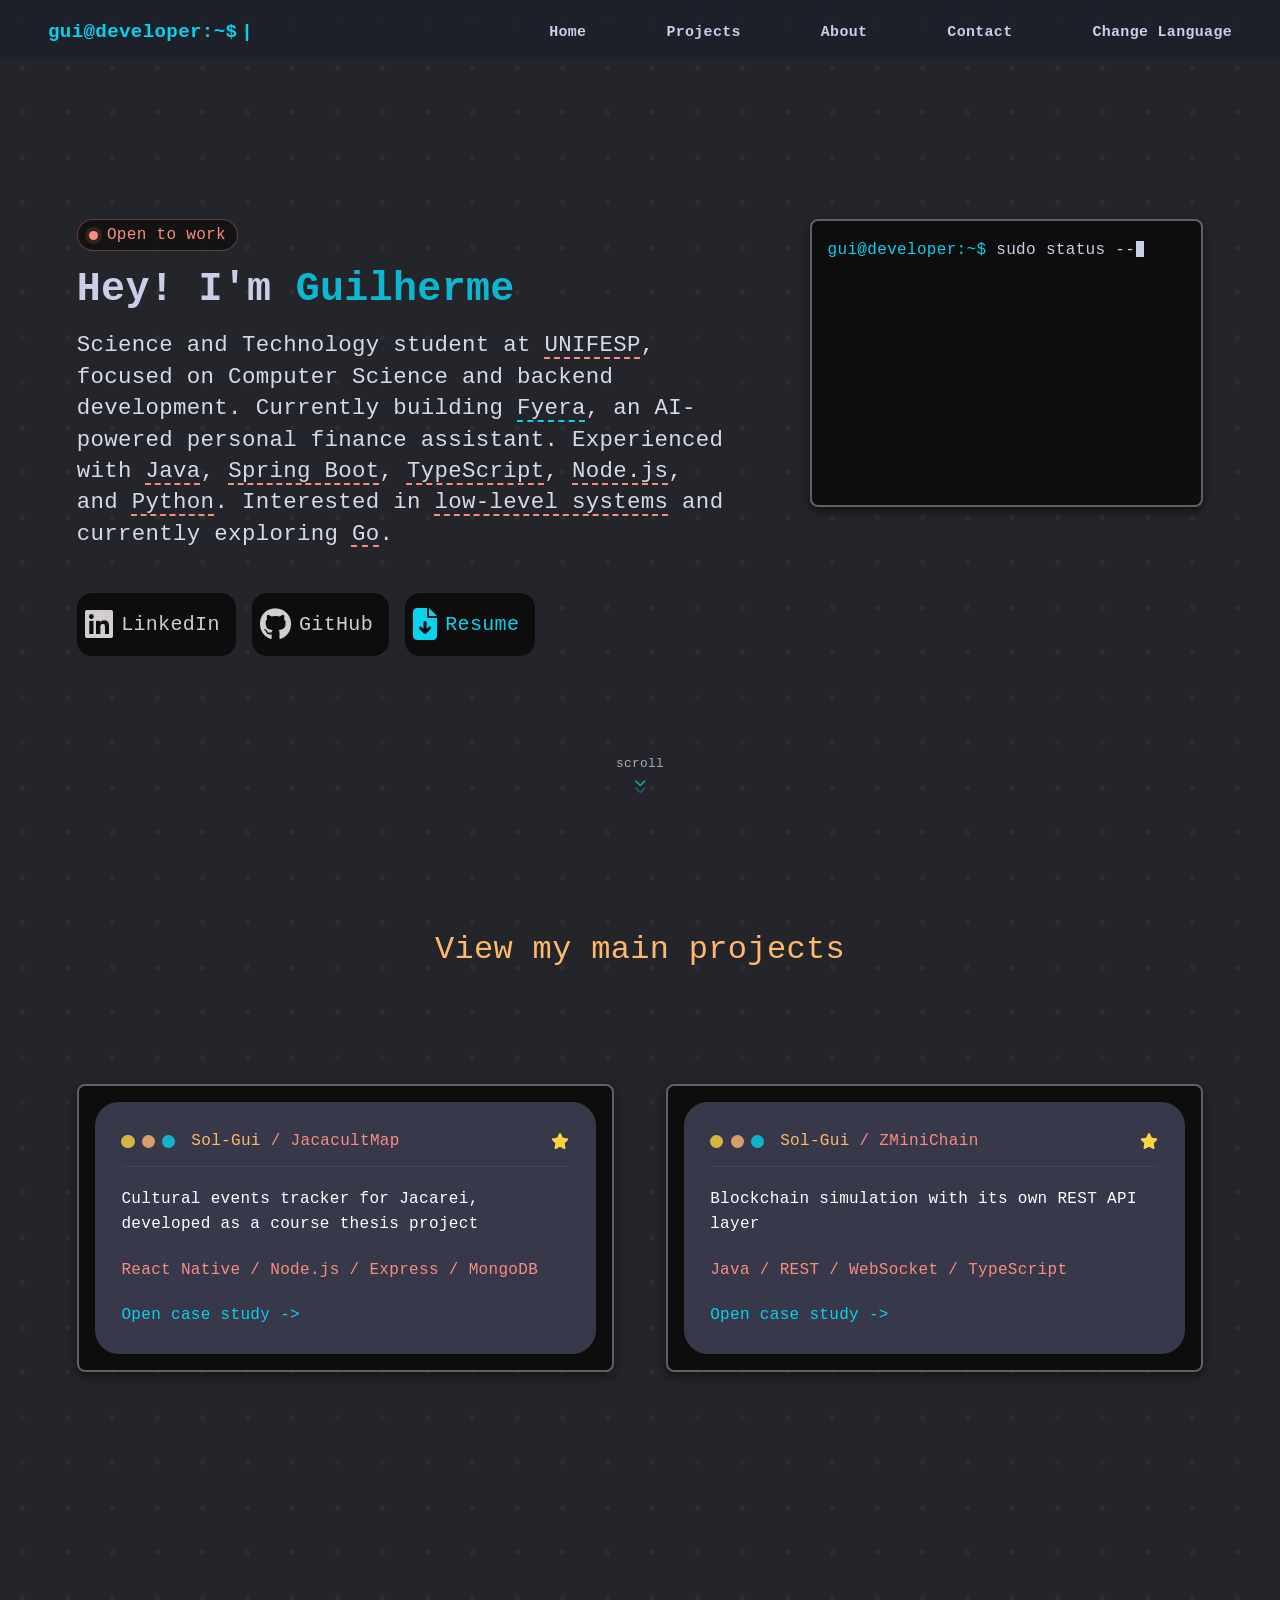
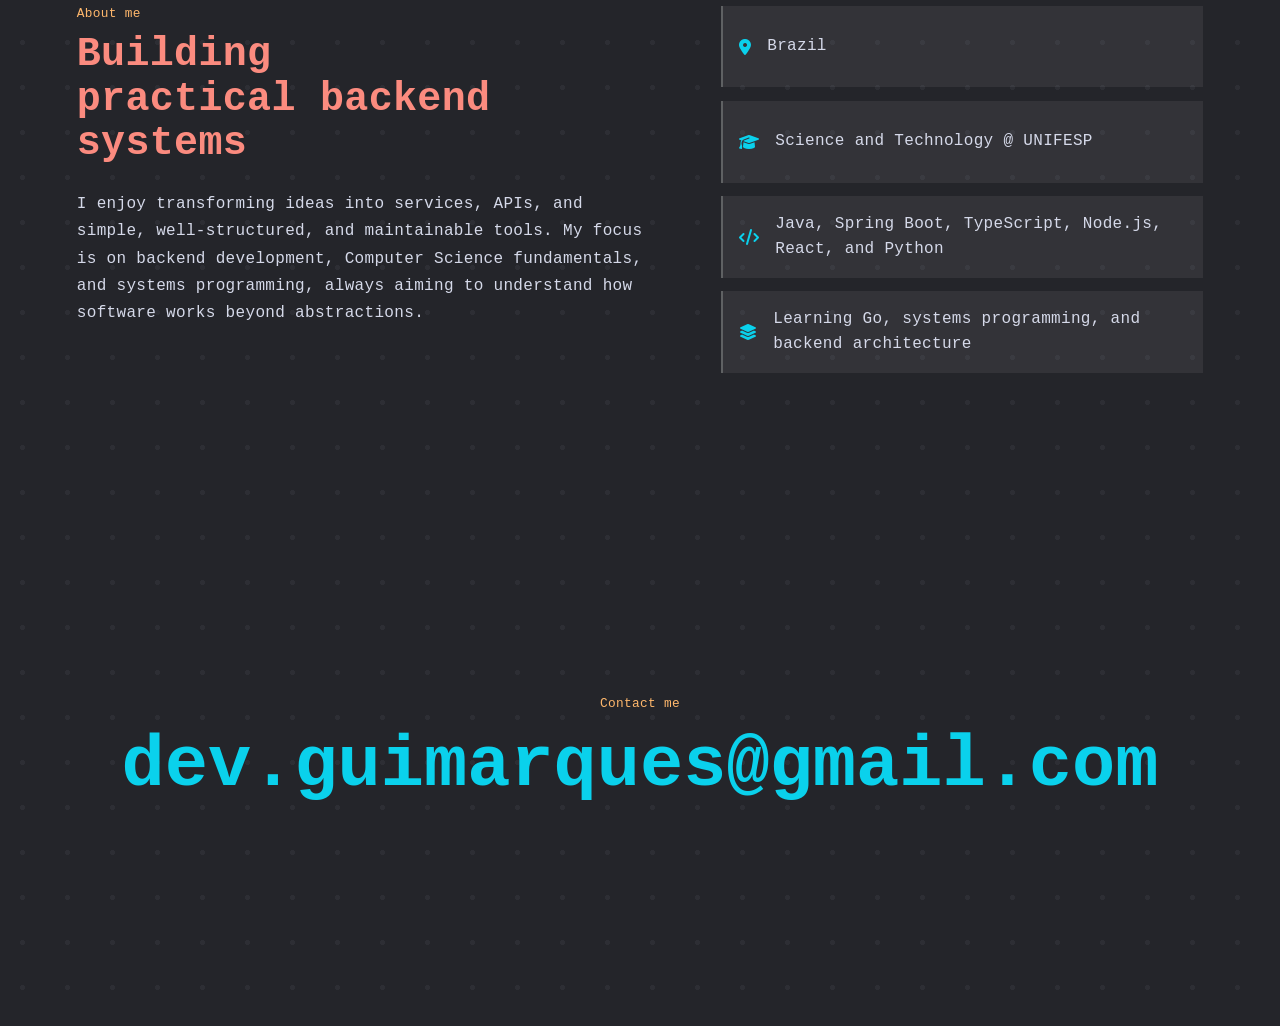
==== commit 4cbc7cd9: "feat(language): Now page opens in portuguese if no javascript" ====
--- a/index.html
+++ b/index.html
@@ -1,9 +1,10 @@
 <!DOCTYPE html>
-<html lang="en">
+<html lang="pt-BR">
     <head>
         <meta charset="UTF-8">
         <meta name="viewport" content="width=device-width, initial-scale=1.0">
         <title>Guilherme Marques</title>
+        <script>document.documentElement.classList.add('js');</script>
         <link rel="stylesheet" href="styles/style.css">
         <script type="module" src="scripts/i18n.js" defer></script>
         <script src="scripts/terminal.js"></script>
@@ -13,15 +14,15 @@
     <body>
         <header class="header">
             <h2><span class="header__terminal-logo animated-text">gui@developer:~$</span></h2>
-            <button class="header__nav-toggle" type="button" aria-label="Open navigation" aria-expanded="false">
+            <button class="header__nav-toggle" type="button" aria-label="Abrir navegação" aria-expanded="false">
                 <i class="fa-solid fa-bars"></i>
             </button>
             <nav class="header__nav">
-                <a href="#hero"><h3 class="header__nav-home">Home</h3></a>
-                <a href="#projects"><h3 class="header__nav-projects">Projects</h3></a>
-                <a href="#about"><h3 class="header__nav-about">About</h3></a>
-                <a href="#contact-me"><h3 class="header__nav-contact">Contact</h3></a>
-                <h3 class="header__nav-change-language">Change Language</h3>
+                <a href="#hero"><h3 class="header__nav-home">Início</h3></a>
+                <a href="#projects"><h3 class="header__nav-projects">Projetos</h3></a>
+                <a href="#about"><h3 class="header__nav-about">Sobre</h3></a>
+                <a href="#contact-me"><h3 class="header__nav-contact">Contate-me</h3></a>
+                <h3 class="header__nav-change-language">Mudar idioma</h3>
             </nav>
         </header>
 
@@ -31,13 +32,13 @@
             <div class="hero__info-container">
                 <p class="hero__availability">
                     <span class="hero__availability-dot" aria-hidden="true"></span>
-                    <span class="hero__availability-text"></span>
+                    <span class="hero__availability-text">Aberto a oportunidades</span>
                 </p>
                 <h1 class="hero__info-container__title">
-                    <span class="hero__title-text"></span>
-                    <span class="hero__name"></span>
+                    <span class="hero__title-text">Olá! Me chamo </span>
+                    <span class="hero__name">Guilherme</span>
                 </h1>
-                <h2 class="hero__info-container__subtitle"></h2>
+                <h2 class="hero__info-container__subtitle">Estudante de Ciência e Tecnologia na <span>UNIFESP</span>, com foco em Ciência da Computação e desenvolvimento backend. Atualmente desenvolvendo <a href='#Fyera' target='_blank' rel='noopener noreferrer'><span id="fyera-link">Fyera</span></a>, um assistente financeiro pessoal com IA. Tenho experiência com <span>Java</span>, <span>Spring Boot</span>, <span>TypeScript</span>, <span>Node.js</span> e <span>Python</span>. Tenho interesse em <span>sistemas de baixo nível</span> e estou explorando <span>Go</span>.</h2>
                 <div class="hero__info-container__socials">
                     <a href="https://www.linkedin.com/in/gui-r-marques/" target="_blank">
                         <i class="fa-brands fa-linkedin linkedin-icon"></i><p>LinkedIn</p>
@@ -46,7 +47,7 @@
                         <i class="fa-brands fa-github github-icon"></i><p>GitHub</p>
                     </a>
                     <a href="assets/cv-guilherme-marques.pdf" class="resume-download" data-resume-link target="_blank" rel="noopener noreferrer">
-                        <i class="fa-solid fa-file-arrow-down"></i><p class="hero__social-resume"></p>
+                        <i class="fa-solid fa-file-arrow-down"></i><p class="hero__social-resume">Currículo</p>
                     </a>
                 </div>
             </div>
@@ -58,11 +59,9 @@
                             <img src="https://avatars.githubusercontent.com/u/177280156?s=400&u=4252e8dae775fe27f349f5d77b13835507336bc9&v=4" class="hero__info-card-avatar" alt="Guilherme Marques">
 
                             <div class="hero__info-card-identity">
-                                <h3 class="hero__info-card-name">
-                                </h3>
-
-                                <p class="hero__info-card-role">
-                                </p>
+                                <h3 class="hero__info-card-name">Guilherme Marques</h3>
+
+                                <p class="hero__info-card-role">Ciência e Tecnologia @ UNIFESP</p>
                             </div>
                         </div>
 
@@ -70,17 +69,17 @@
 
                             <div class="hero__info-card-detail">
                                 <i class="fa-solid fa-code"></i>
-                                <span class="hero__info-card-detail-backend"></span>
+                                <span class="hero__info-card-detail-backend">Desenvolvimento Backend</span>
                             </div>
 
                             <div class="hero__info-card-detail">
                                 <i class="fa-solid fa-microchip"></i>
-                                <span class="hero__info-card-detail-systems"></span>
+                                <span class="hero__info-card-detail-systems">Sistemas de baixo nível</span>
                             </div>
 
                             <div class="hero__info-card-detail">
                                 <i class="fa-solid fa-calendar"></i>
-                                <span class="hero__info-card-detail-period"></span>
+                                <span class="hero__info-card-detail-period">2026 - 2028</span>
                             </div>
 
                         </div>
@@ -88,25 +87,24 @@
                         <div class="hero__info-card-stats">
 
                             <div class="hero__info-card-stat">
-                                <span class="hero__info-card-stat-elapsed-label"></span>
-                                <h4 class="hero__info-card-stat-elapsed-value"></h4>
+                                <span class="hero__info-card-stat-elapsed-label">Decorrido</span>
+                                <h4 class="hero__info-card-stat-elapsed-value">5 meses e 13 dias</h4>
                             </div>
 
                             <div class="hero__info-card-stat">
-                                <span class="hero__info-card-stat-remaining-label"></span>
-                                <h4 class="hero__info-card-stat-remaining-value"></h4>
-                            </div>
-
-                        </div>
-
-                        <p class="hero__info-card-update">
-                        </p>
+                                <span class="hero__info-card-stat-remaining-label">Restante</span>
+                                <h4 class="hero__info-card-stat-remaining-value">30 meses e 17 dias</h4>
+                            </div>
+
+                        </div>
+
+                        <p class="hero__info-card-update">Última atualização: 23 de junho de 2026</p>
 
                     </div>
                 </terminal-window>
             </div>
-            <a class="hero__scroll-cue" href="#projects" aria-label="Scroll to projects">
-                <span class="hero__scroll-cue-label">scroll</span>
+            <a class="hero__scroll-cue" href="#projects" aria-label="Rolar para projetos">
+                <span class="hero__scroll-cue-label">rolar</span>
                 <span class="hero__scroll-cue-icon" aria-hidden="true">
                     <i class="fa-solid fa-chevron-down"></i>
                     <i class="fa-solid fa-chevron-down"></i>
@@ -114,7 +112,7 @@
             </a>
         </section>
         <section id="projects" class="projects">
-            <h1 class="projects__title"></h1>
+            <h1 class="projects__title">Veja meus principais projetos</h1>
             <div class="projects-container">
                 <a class="projects-terminal-link" href="projects/JacacultMap/">
                 <terminal-window class="projects-terminal">
@@ -125,12 +123,12 @@
                                 <span></span>
                                 <span></span>
                             </div>
-                            <h2 class="projects-interface__title-jacacultmap"></h2>
+                            <h2 class="projects-interface__title-jacacultmap"><span class="projects-interface__owner">Sol-Gui</span> / JacacultMap</h2>
                             <i class="fa-solid fa-star" aria-hidden="true"></i>
                         </div>
-                        <h3 class="projects-interface__description-jacacultmap"></h3>
-                        <p class="projects-interface__stack projects-interface__stack-jacacultmap"></p>
-                        <span class="projects-interface__details-link projects-interface__details-link-jacacultmap"></span>
+                        <h3 class="projects-interface__description-jacacultmap">Rastreador de eventos culturais para Jacareí, desenvolvido como Trabalho de Conclusão de Curso</h3>
+                        <p class="projects-interface__stack projects-interface__stack-jacacultmap"><span>React Native</span> / <span>Node.js</span> / Express / MongoDB</p>
+                        <span class="projects-interface__details-link projects-interface__details-link-jacacultmap">Abrir estudo do projeto</span>
                     </div>
                 </terminal-window>
                 </a>
@@ -143,12 +141,12 @@
                                 <span></span>
                                 <span></span>
                             </div>
-                            <h2 class="projects-interface__title-zminichain"></h2>
+                            <h2 class="projects-interface__title-zminichain"><span class="projects-interface__owner">Sol-Gui</span> / ZMiniChain</h2>
                             <i class="fa-solid fa-star" aria-hidden="true"></i>
                         </div>
-                        <h3 class="projects-interface__description-zminichain"></h3>
-                        <p class="projects-interface__stack projects-interface__stack-zminichain"></p>
-                        <span class="projects-interface__details-link projects-interface__details-link-zminichain"></span>
+                        <h3 class="projects-interface__description-zminichain">Simulação de blockchain com seu próprio agregador RESTful</h3>
+                        <p class="projects-interface__stack projects-interface__stack-zminichain"><span>Java</span> / REST / WebSocket / TypeScript</p>
+                        <span class="projects-interface__details-link projects-interface__details-link-zminichain">Abrir estudo do projeto</span>
                     </div>
                 </terminal-window>
                 </a>
@@ -157,34 +155,34 @@
         <section id="about" class="about">
             <div class="about__inner">
                 <div class="about__intro">
-                    <p class="about__eyebrow"></p>
-                    <h1 class="about__title"></h1>
-                    <p class="about__summary"></p>
+                    <p class="about__eyebrow">Sobre mim</p>
+                    <h1 class="about__title">Construindo sistemas backend práticos</h1>
+                    <p class="about__summary">Gosto de transformar ideias em serviços, APIs e ferramentas simples, bem estruturadas e fáceis de manter. Meu foco está em desenvolvimento backend, fundamentos de Ciência da Computação e programação de sistemas, sempre buscando entender como o software funciona além das abstrações.</p>
                 </div>
 
                 <div class="about__facts">
                     <div class="about__fact">
                         <i class="fa-solid fa-location-dot" aria-hidden="true"></i>
-                        <span class="about__fact-location"></span>
+                        <span class="about__fact-location">Brasil</span>
                     </div>
                     <div class="about__fact">
                         <i class="fa-solid fa-graduation-cap" aria-hidden="true"></i>
-                        <span class="about__fact-education"></span>
+                        <span class="about__fact-education">Ciência e Tecnologia @ UNIFESP</span>
                     </div>
                     <div class="about__fact">
                         <i class="fa-solid fa-code" aria-hidden="true"></i>
-                        <span class="about__fact-focus"></span>
+                        <span class="about__fact-focus">Java, Spring Boot, TypeScript, Node.js, React e Python</span>
                     </div>
                     <div class="about__fact">
                         <i class="fa-solid fa-layer-group" aria-hidden="true"></i>
-                        <span class="about__fact-learning"></span>
+                        <span class="about__fact-learning">Aprendendo Go, programação de sistemas e arquitetura backend</span>
                     </div>
                 </div>
             </div>
         </section>
         <section id="contact-me" class="contact-me">
-            <p class="contact-me__eyebrow"></p>
-            <button class="contact-me__email" type="button" data-copy-email="dev.guimarques@gmail.com" aria-label="Copy email address">
+            <p class="contact-me__eyebrow">Contato</p>
+            <button class="contact-me__email" type="button" data-copy-email="dev.guimarques@gmail.com" aria-label="Copiar endereço de email">
                 dev.guimarques@gmail.com
             </button>
             <p class="contact-me__copy-status" aria-live="polite"></p>
--- a/styles/style.css
+++ b/styles/style.css
@@ -62,13 +62,20 @@
     letter-spacing: 0.02em;
     margin: 0;
     padding: 0;
+    visibility: visible;
+    opacity: 1;
+    transform: translateY(0);
+    transition: opacity 0.05s ease, transform 0.05s ease;
+}
+
+html.js body {
     visibility: hidden;
     opacity: 0;
     transform: translateY(0.6rem);
-    transition: opacity 0.05s ease, transform 0.05s ease;
-}
-
-body.page-ready {
+}
+
+html.js body.page-ready {
+    visibility: visible;
     opacity: 1;
     transform: translateY(0);
 }
@@ -563,36 +570,57 @@
 
 .hero__info-card-stat {
 
-    padding: 0.5rem;
-
-    border-radius: 18px;
+    padding: 0.55rem 0.6rem;
+
+    border-radius: 8px;
 
     background: var(--default-subtle-surface-color);
 
     border: 1px solid var(--default-subtle-border-color);
 }
 
-.hero__info-card-stat span {
+.hero__info-card-stat > span {
 
     display: block;
 
     margin-bottom: .5rem;
     margin-left: .1rem;
 
+    font-size: var(--font-size-md);
+
+    color: var(--default-text-color2);
+
+    opacity: .7;
+}
+
+.hero__info-card-stat h4 {
+
+    margin: 0;
+
+    color: var(--default-text-highlight-color1);
+}
+
+.hero__info-card-duration {
+    display: flex;
+    flex-direction: column;
+    gap: 0.18rem;
+    line-height: 1.25;
+}
+
+.hero__info-card-duration__months {
+    font-size: var(--font-size-lg);
+}
+
+.hero__info-card-duration__days {
+    width: fit-content;
+    padding-top: 0.18rem;
+    border-top: 1px solid rgba(255,255,255,.08);
+    color: var(--default-text-color2);
     font-size: var(--font-size-base);
-
-    color: var(--default-text-color2);
-
-    opacity: .7;
-}
-
-.hero__info-card-stat h4 {
-
-    margin: 0;
-
+}
+
+.hero__info-card-duration--zero {
     font-size: var(--font-size-lg);
-
-    color: var(--default-text-highlight-color1);
 }
 
 .hero__info-card-update {
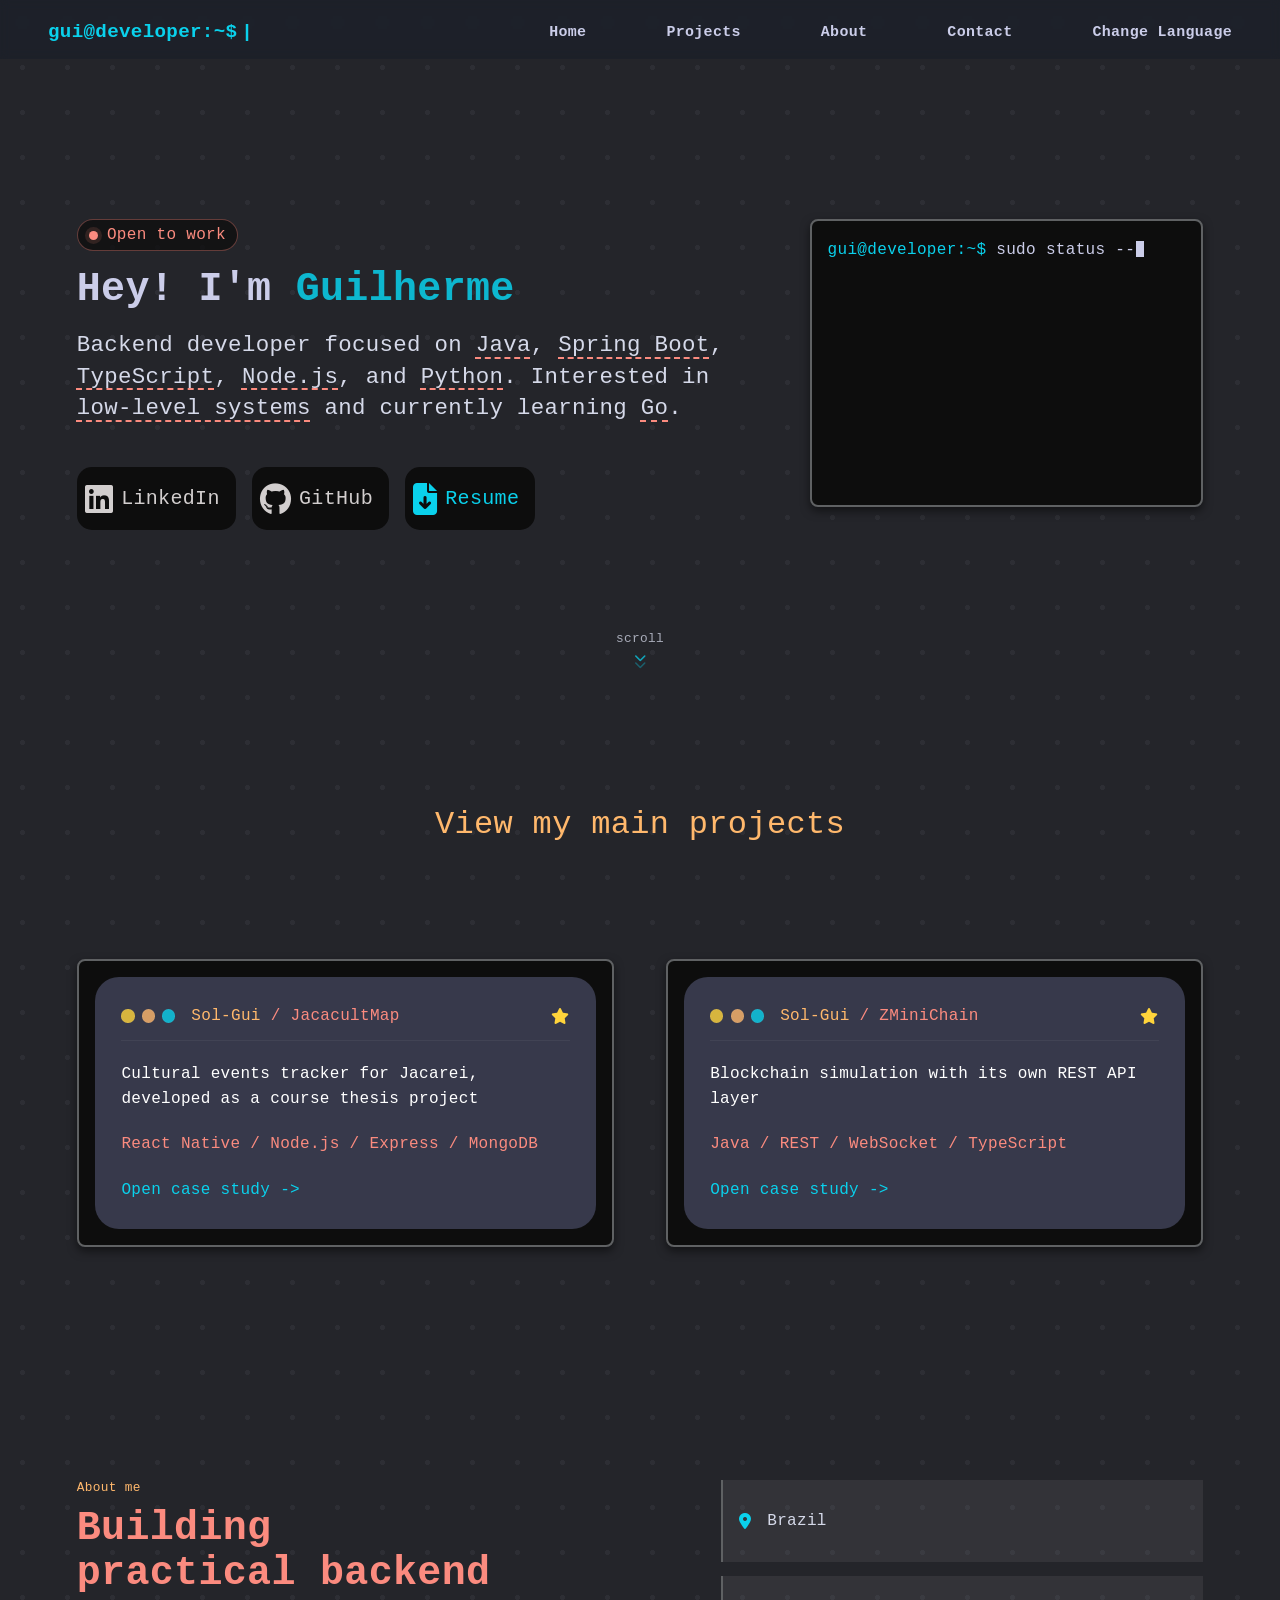
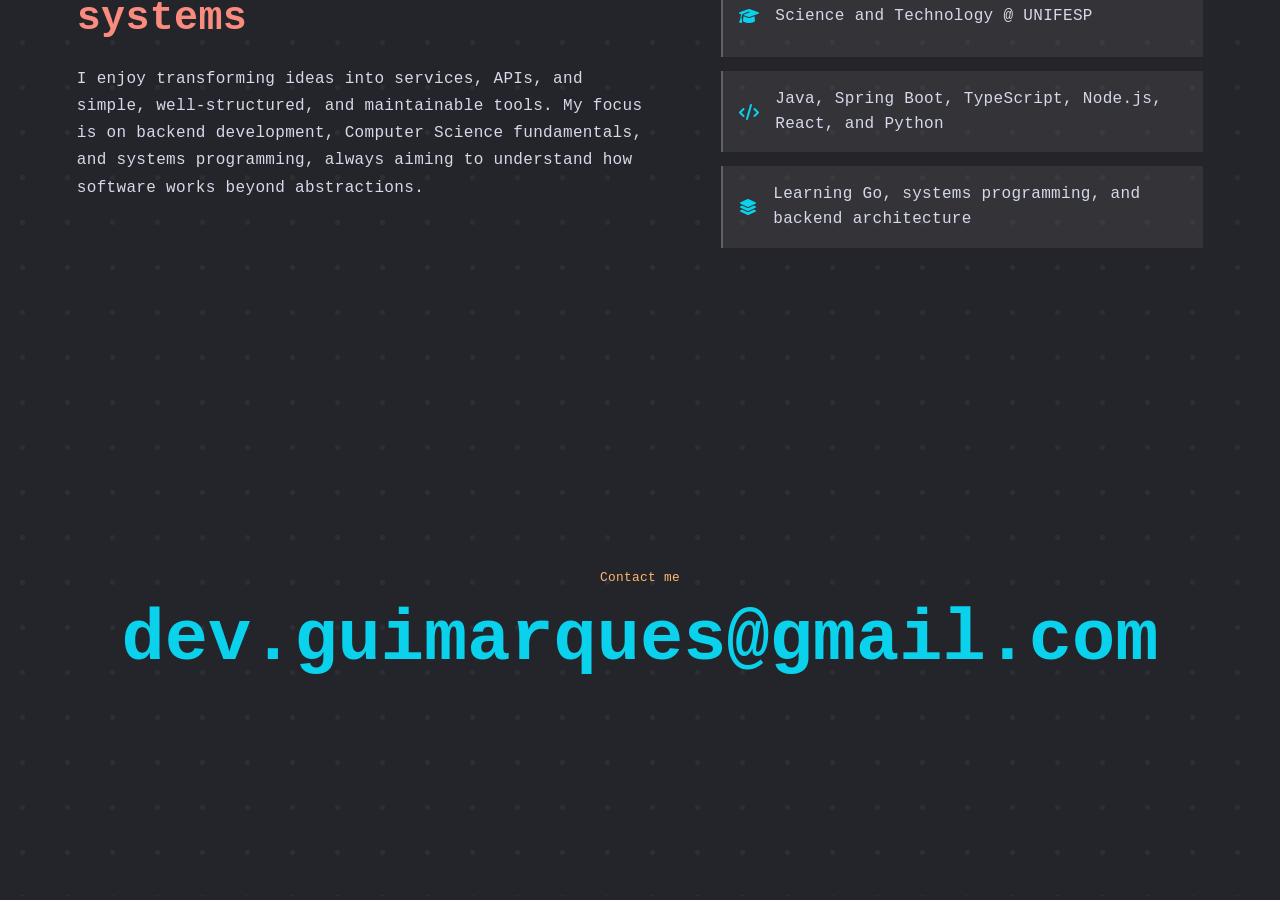
==== commit 2332cb61: "Feat(Fyera): Removing fyera from hero section till pushing v1" ====
--- a/index.html
+++ b/index.html
@@ -38,7 +38,7 @@
                     <span class="hero__title-text">Olá! Me chamo </span>
                     <span class="hero__name">Guilherme</span>
                 </h1>
-                <h2 class="hero__info-container__subtitle">Estudante de Ciência e Tecnologia na <span>UNIFESP</span>, com foco em Ciência da Computação e desenvolvimento backend. Atualmente desenvolvendo <a href='#Fyera' target='_blank' rel='noopener noreferrer'><span id="fyera-link">Fyera</span></a>, um assistente financeiro pessoal com IA. Tenho experiência com <span>Java</span>, <span>Spring Boot</span>, <span>TypeScript</span>, <span>Node.js</span> e <span>Python</span>. Tenho interesse em <span>sistemas de baixo nível</span> e estou explorando <span>Go</span>.</h2>
+                <h2 class="hero__info-container__subtitle">Estudante de Ciência e Tecnologia na <span>UNIFESP</span>, com foco em Ciência da Computação e desenvolvimento backend. Tenho experiência com <span>Java</span>, <span>Spring Boot</span>, <span>TypeScript</span>, <span>Node.js</span> e <span>Python</span>. Tenho interesse em <span>sistemas de baixo nível</span> e estou explorando <span>Go</span>.</h2>
                 <div class="hero__info-container__socials">
                     <a href="https://www.linkedin.com/in/gui-r-marques/" target="_blank">
                         <i class="fa-brands fa-linkedin linkedin-icon"></i><p>LinkedIn</p>
--- a/styles/style.css
+++ b/styles/style.css
@@ -1022,9 +1022,9 @@
     width: 100%;
     height: 100%;
     min-height: 12rem;
-    object-fit: cover;
+    object-fit: contain;
     border-radius: 8px;
-    border: 1px solid var(--default-subtle-border-color);
+    border: 1px dashed var(--default-terminal-border-color);
 }
 
 .project-detail__carousel-placeholder {
